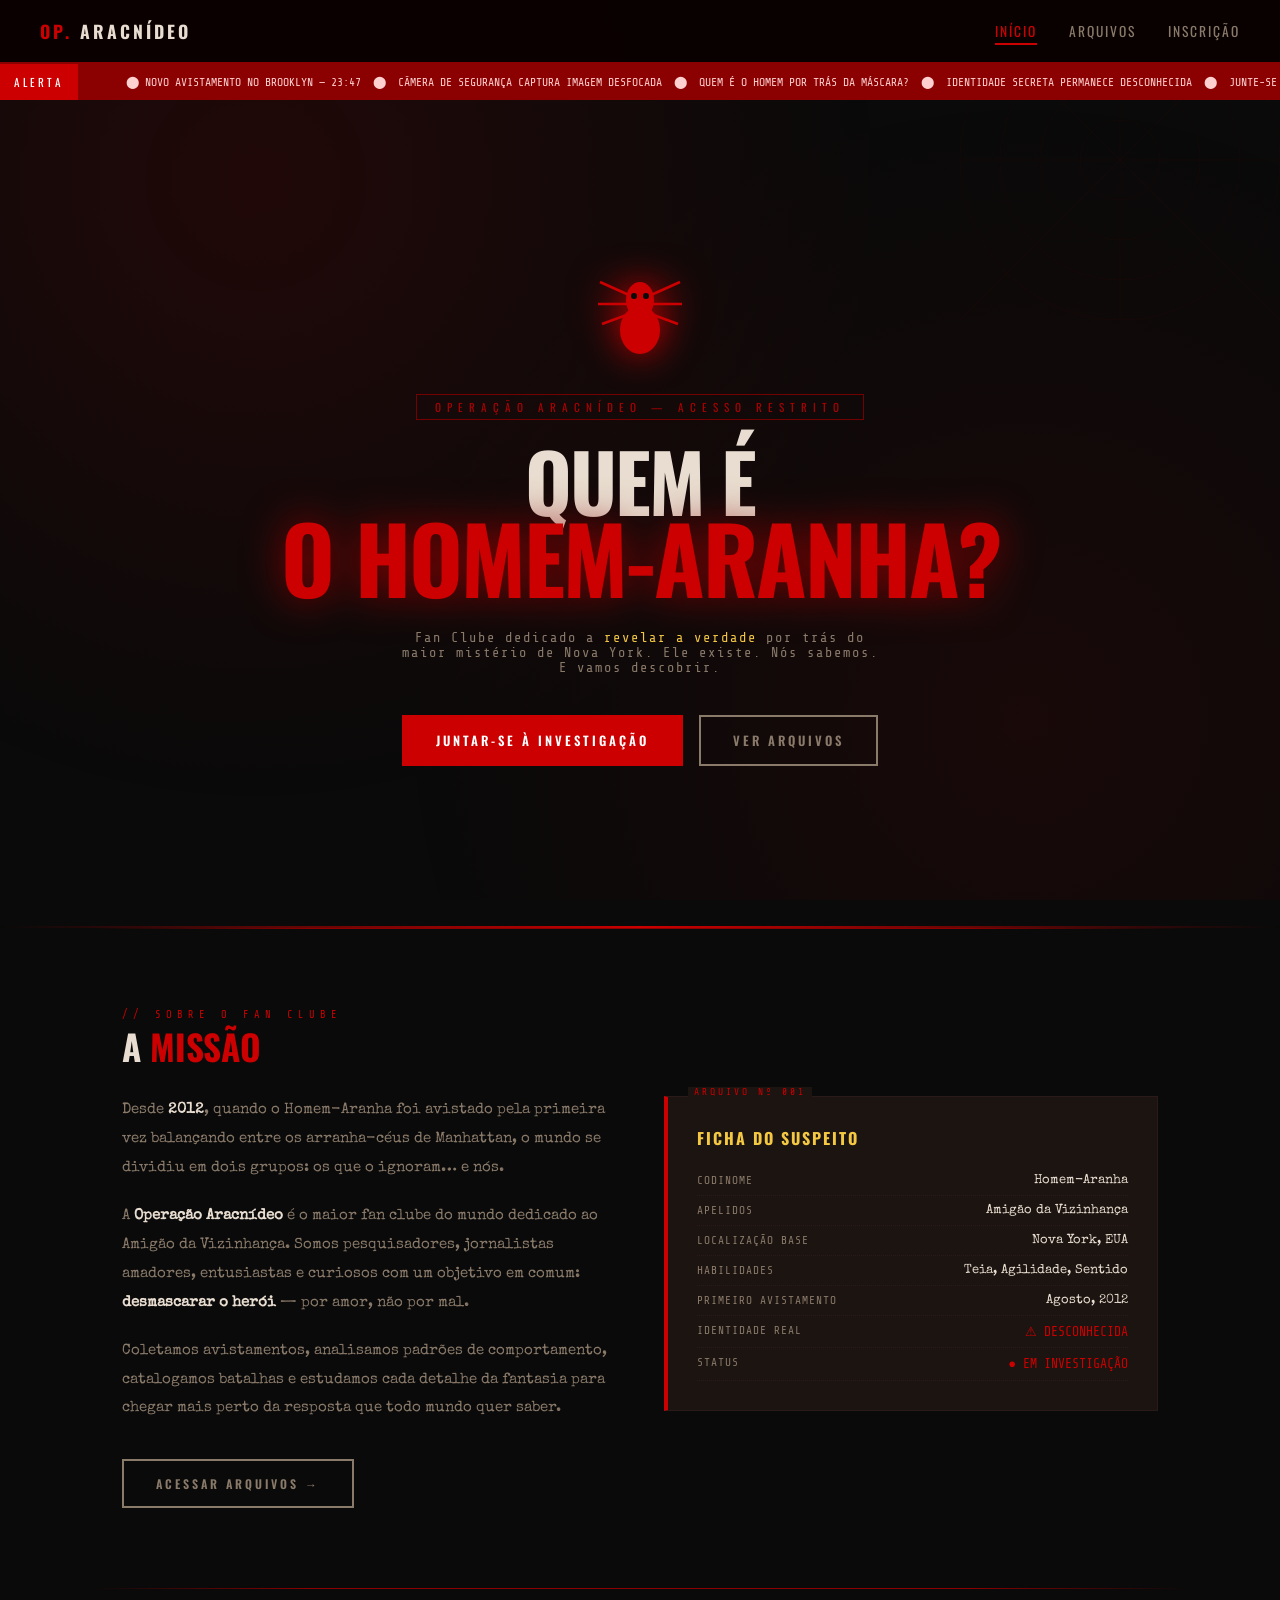
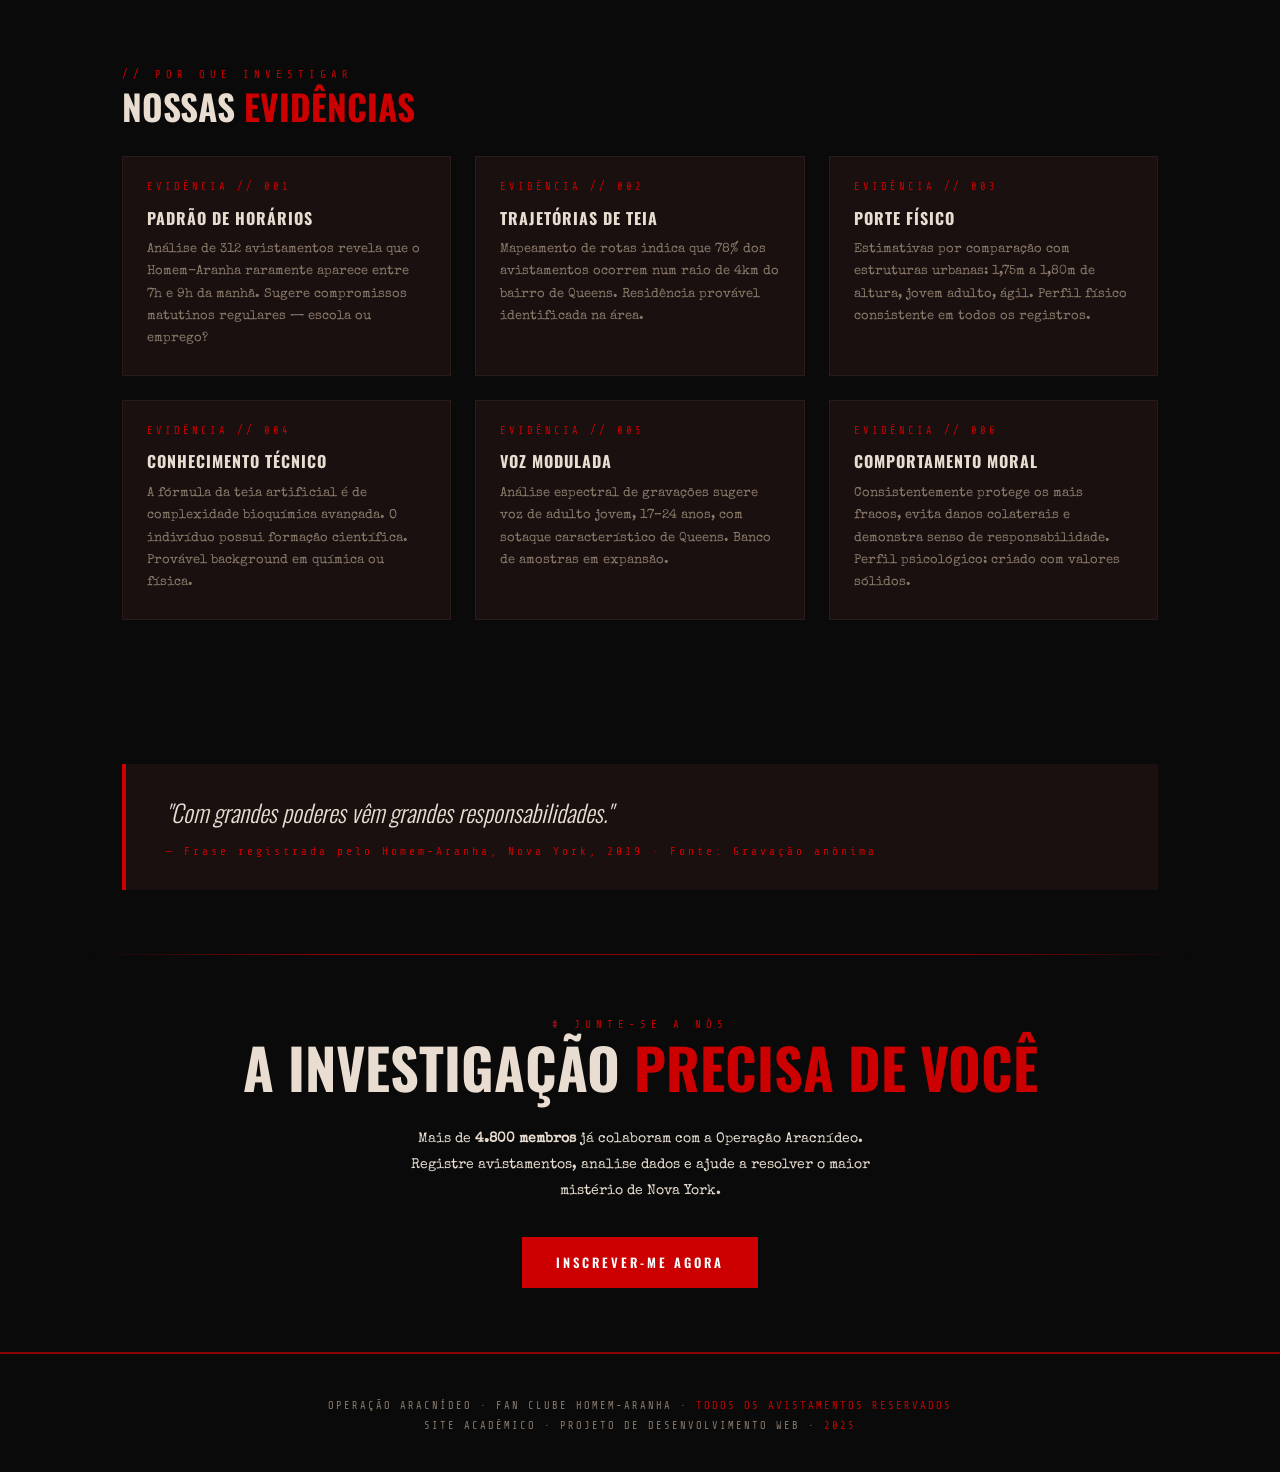
==== index.html @ f75501e9 "My First Commit" ====
<!DOCTYPE html>
<html lang="pt-BR">

<head>
    <meta charset="UTF-8" />
    <meta name="viewport" content="width=device-width, initial-scale=1.0" />
    <title>Operação Aracnídeo — Fan Clube do Homem-Aranha</title>
    <link rel="preconnect" href="https://fonts.googleapis.com">
    <link rel="stylesheet" href="styles.css">
    <link
        href="https://fonts.googleapis.com/css2?family=Special+Elite&family=Oswald:wght@300;400;600;700&family=Share+Tech+Mono&display=swap"
        rel="stylesheet">
    <style>

    </style>
</head>

<body>

    <!-- Web SVG overlay -->
    <svg class="web-overlay" viewBox="0 0 320 320" xmlns="http://www.w3.org/2000/svg">
        <g stroke="#cc0000" stroke-width="0.8" fill="none">
            <line x1="160" y1="0" x2="160" y2="320" />
            <line x1="0" y1="160" x2="320" y2="160" />
            <line x1="0" y1="0" x2="320" y2="320" />
            <line x1="320" y1="0" x2="0" y2="320" />
            <circle cx="160" cy="160" r="40" />
            <circle cx="160" cy="160" r="80" />
            <circle cx="160" cy="160" r="120" />
            <circle cx="160" cy="160" r="160" />
        </g>
    </svg>

    <!-- NAV -->
    <nav>
        <div class="nav-logo">OP. <span>ARACNÍDEO</span></div>
        <ul>
            <li><a href="index.html" class="active">Início</a></li>
            <li><a href="conteudo.html">Arquivos</a></li>
            <li><a href="inscricao.html">Inscrição</a></li>
        </ul>
    </nav>

    <!-- TICKER -->
    <div class="ticker">
        <div class="ticker-label">ALERTA</div>
        <div class="ticker-track">
            <span>⬤ NOVO AVISTAMENTO NO BROOKLYN — 23:47 &nbsp;⬤&nbsp; CÂMERA DE SEGURANÇA CAPTURA IMAGEM DESFOCADA
                &nbsp;⬤&nbsp; QUEM É O HOMEM POR TRÁS DA MÁSCARA? &nbsp;⬤&nbsp; IDENTIDADE SECRETA PERMANECE
                DESCONHECIDA &nbsp;⬤&nbsp; JUNTE-SE À INVESTIGAÇÃO &nbsp;⬤&nbsp; NOVO AVISTAMENTO NO BROOKLYN — 23:47
                &nbsp;⬤&nbsp; CÂMERA DE SEGURANÇA CAPTURA IMAGEM DESFOCADA &nbsp;⬤&nbsp; QUEM É O HOMEM POR TRÁS DA
                MÁSCARA? &nbsp;⬤&nbsp; IDENTIDADE SECRETA PERMANECE DESCONHECIDA &nbsp;⬤&nbsp; JUNTE-SE À INVESTIGAÇÃO
                &nbsp;⬤&nbsp;</span>
            <span>⬤ NOVO AVISTAMENTO NO BROOKLYN — 23:47 &nbsp;⬤&nbsp; CÂMERA DE SEGURANÇA CAPTURA IMAGEM DESFOCADA
                &nbsp;⬤&nbsp; QUEM É O HOMEM POR TRÁS DA MÁSCARA? &nbsp;⬤&nbsp; IDENTIDADE SECRETA PERMANECE
                DESCONHECIDA &nbsp;⬤&nbsp; JUNTE-SE À INVESTIGAÇÃO &nbsp;⬤&nbsp;</span>
        </div>
    </div>

    <!-- HERO -->
    <div class="hero">
        <svg class="spider-symbol" viewBox="0 0 100 100" xmlns="http://www.w3.org/2000/svg">
            <ellipse cx="50" cy="38" rx="14" ry="18" fill="#cc0000" />
            <ellipse cx="50" cy="68" rx="20" ry="24" fill="#cc0000" />
            <line x1="50" y1="38" x2="10" y2="20" stroke="#cc0000" stroke-width="2.5" />
            <line x1="50" y1="42" x2="8" y2="42" stroke="#cc0000" stroke-width="2.5" />
            <line x1="50" y1="48" x2="12" y2="62" stroke="#cc0000" stroke-width="2.5" />
            <line x1="50" y1="38" x2="90" y2="20" stroke="#cc0000" stroke-width="2.5" />
            <line x1="50" y1="42" x2="92" y2="42" stroke="#cc0000" stroke-width="2.5" />
            <line x1="50" y1="48" x2="88" y2="62" stroke="#cc0000" stroke-width="2.5" />
            <circle cx="44" cy="34" r="3" fill="#0a0a0a" />
            <circle cx="56" cy="34" r="3" fill="#0a0a0a" />
        </svg>

        <div class="classified-stamp">Operação Aracnídeo — Acesso Restrito</div>

        <h1>
            Quem é
            <em>o Homem-Aranha?</em>
        </h1>

        <p class="hero-sub">
            Fan Clube dedicado a <span>revelar a verdade</span> por trás do maior mistério de Nova York.
            Ele existe. Nós sabemos. E vamos descobrir.
        </p>

        <div class="cta-group">
            <a href="inscricao.html" class="btn btn-primary">Juntar-se à Investigação</a>
            <a href="conteudo.html" class="btn btn-outline">Ver Arquivos</a>
        </div>
    </div>

    <div class="sep"></div>

    <!-- ABOUT -->
    <section>
        <p class="section-label">// Sobre o Fan Clube</p>
        <h2 class="section-title">A <span>Missão</span></h2>

        <div class="about-grid">
            <div class="about-text">
                <p>
                    Desde <strong>2012</strong>, quando o Homem-Aranha foi avistado pela primeira vez balançando entre
                    os arranha-céus de Manhattan, o mundo se dividiu em dois grupos: os que o ignoram… e nós.
                </p>
                <p>
                    A <strong>Operação Aracnídeo</strong> é o maior fan clube do mundo dedicado ao Amigão da Vizinhança.
                    Somos pesquisadores, jornalistas amadores, entusiastas e curiosos com um objetivo em comum:
                    <strong>desmascarar o herói</strong> — por amor, não por mal.
                </p>
                <p>
                    Coletamos avistamentos, analisamos padrões de comportamento, catalogamos batalhas e estudamos cada
                    detalhe da fantasia para chegar mais perto da resposta que todo mundo quer saber.
                </p>
                <a href="conteudo.html" class="btn btn-outline" style="margin-top:1rem; font-size:0.75rem;">Acessar
                    Arquivos →</a>
            </div>

            <div class="file-card">
                <h3>Ficha do Suspeito</h3>
                <div class="file-row"><span class="key">CODINOME</span><span class="val">Homem-Aranha</span></div>
                <div class="file-row"><span class="key">APELIDOS</span><span class="val">Amigão da Vizinhança</span>
                </div>
                <div class="file-row"><span class="key">LOCALIZAÇÃO BASE</span><span class="val">Nova York, EUA</span>
                </div>
                <div class="file-row"><span class="key">HABILIDADES</span><span class="val">Teia, Agilidade,
                        Sentido</span></div>
                <div class="file-row"><span class="key">PRIMEIRO AVISTAMENTO</span><span class="val">Agosto, 2012</span>
                </div>
                <div class="file-row"><span class="key">IDENTIDADE REAL</span><span class="val unknown">⚠
                        DESCONHECIDA</span></div>
                <div class="file-row"><span class="key">STATUS</span><span class="val unknown">● EM INVESTIGAÇÃO</span>
                </div>
            </div>
        </div>
    </section>

    <div class="sep"></div>

    <!-- EVIDÊNCIAS -->
    <section>
        <p class="section-label">// Por que investigar</p>
        <h2 class="section-title">Nossas <span>Evidências</span></h2>

        <div class="evidence-grid">
            <div class="evidence-card">
                <div class="evidence-num">EVIDÊNCIA // 001</div>
                <h3>Padrão de Horários</h3>
                <p>Análise de 312 avistamentos revela que o Homem-Aranha raramente aparece entre 7h e 9h da manhã.
                    Sugere compromissos matutinos regulares — escola ou emprego?</p>
            </div>
            <div class="evidence-card">
                <div class="evidence-num">EVIDÊNCIA // 002</div>
                <h3>Trajetórias de Teia</h3>
                <p>Mapeamento de rotas indica que 78% dos avistamentos ocorrem num raio de 4km do bairro de Queens.
                    Residência provável identificada na área.</p>
            </div>
            <div class="evidence-card">
                <div class="evidence-num">EVIDÊNCIA // 003</div>
                <h3>Porte Físico</h3>
                <p>Estimativas por comparação com estruturas urbanas: 1,75m a 1,80m de altura, jovem adulto, ágil.
                    Perfil físico consistente em todos os registros.</p>
            </div>
            <div class="evidence-card">
                <div class="evidence-num">EVIDÊNCIA // 004</div>
                <h3>Conhecimento Técnico</h3>
                <p>A fórmula da teia artificial é de complexidade bioquímica avançada. O indivíduo possui formação
                    científica. Provável background em química ou física.</p>
            </div>
            <div class="evidence-card">
                <div class="evidence-num">EVIDÊNCIA // 005</div>
                <h3>Voz Modulada</h3>
                <p>Análise espectral de gravações sugere voz de adulto jovem, 17–24 anos, com sotaque característico de
                    Queens. Banco de amostras em expansão.</p>
            </div>
            <div class="evidence-card">
                <div class="evidence-num">EVIDÊNCIA // 006</div>
                <h3>Comportamento Moral</h3>
                <p>Consistentemente protege os mais fracos, evita danos colaterais e demonstra senso de
                    responsabilidade. Perfil psicológico: criado com valores sólidos.</p>
            </div>
        </div>
    </section>

    <!-- QUOTE -->
    <div style="position:relative;z-index:1;max-width:1100px;margin:0 auto;padding:0 2rem;">
        <div class="quote-block">
            <blockquote>
                "Com grandes poderes vêm grandes responsabilidades."
            </blockquote>
            <cite>— Frase registrada pelo Homem-Aranha, Nova York, 2019 · Fonte: Gravação anônima</cite>
        </div>
    </div>

    <div class="sep"></div>

    <!-- JOIN CTA -->
    <section style="text-align:center; padding: 4rem 2rem;">
        <p class="section-label" style="justify-content:center; display:block;"># junte-se a nós</p>
        <h2 class="section-title" style="font-size:clamp(2rem,5vw,3.5rem);">
            A investigação <span>precisa de você</span>
        </h2>
        <p style="color:var(--muted); max-width:480px; margin:0 auto 2rem; font-size:0.9rem; line-height:1.8;">
            Mais de <strong style="color:var(--text)">4.800 membros</strong> já colaboram com a Operação Aracnídeo.
            Registre avistamentos, analise dados e ajude a resolver o maior mistério de Nova York.
        </p>
        <a href="inscricao.html" class="btn btn-primary">Inscrever-me agora</a>
    </section>

    <!-- FOOTER -->
    <footer>
        <p>OPERAÇÃO ARACNÍDEO · FAN CLUBE HOMEM-ARANHA · <span>TODOS OS AVISTAMENTOS RESERVADOS</span></p>
        <p style="margin-top:0.5rem;">SITE ACADÊMICO · PROJETO DE DESENVOLVIMENTO WEB · <span>2025</span></p>
    </footer>

</body>

</html>
---- styles.css ----
/* ================================================
   OPERAÇÃO ARACNÍDEO — Estilos Unificados
   Fan Clube do Homem-Aranha
   ================================================ */

/* --- VARIÁVEIS DE COR --- */
:root {
  --vermelho: #cc0000;
  --vermelho-escuro: #8b0000;
  --vermelho-brilho: #ff2020;
  --fundo: #0a0a0a;
  --fundo-card: #1a1010;
  --papel: #1c1410;
  --texto: #e8ddd0;
  --texto-fraco: #8a7a6a;
  --amarelo: #f5c842;
}

/* --- RESET BÁSICO --- */
* {
  margin: 0;
  padding: 0;
  box-sizing: border-box;
}

/* --- CORPO DA PÁGINA --- */
body {
  background-color: var(--fundo);
  color: var(--texto);
  font-family: 'Special Elite', cursive;
  min-height: 100vh;
  overflow-x: hidden;
}

/* Gradiente decorativo de fundo */
body::before {
  content: '';
  position: fixed;
  top: 0; left: 0; right: 0; bottom: 0;
  background-image:
    radial-gradient(circle at 20% 20%, rgba(204,0,0,0.12) 0%, transparent 50%),
    radial-gradient(circle at 80% 80%, rgba(204,0,0,0.08) 0%, transparent 50%);
  pointer-events: none;
  z-index: 0;
}

/* --- NAVEGAÇÃO --- */
nav {
  position: sticky;
  top: 0;
  z-index: 100;
  background: rgba(10, 0, 0, 0.95);
  border-bottom: 2px solid var(--vermelho-escuro);
  display: flex;
  align-items: center;
  justify-content: space-between;
  padding: 0 2.5rem;
  height: 64px;
}

.nav-logo {
  font-family: 'Oswald', sans-serif;
  font-weight: 700;
  font-size: 1.1rem;
  color: var(--vermelho);
  letter-spacing: 3px;
  text-transform: uppercase;
}

.nav-logo span {
  color: var(--texto);
}

nav ul {
  list-style: none;
  display: flex;
  gap: 2rem;
}

nav a {
  font-family: 'Oswald', sans-serif;
  font-size: 0.85rem;
  letter-spacing: 2px;
  text-transform: uppercase;
  color: var(--texto-fraco);
  text-decoration: none;
  border-bottom: 2px solid transparent;
  padding-bottom: 2px;
}

nav a:hover,
nav a.active {
  color: var(--vermelho);
  border-color: var(--vermelho);
}

/* --- RODAPÉ --- */
footer {
  border-top: 2px solid var(--vermelho-escuro);
  text-align: center;
  padding: 2.5rem;
  position: relative;
  z-index: 1;
}

footer p {
  font-family: 'Share Tech Mono', monospace;
  font-size: 0.65rem;
  color: var(--texto-fraco);
  letter-spacing: 2px;
  margin-top: 0.4rem;
}

footer p span {
  color: var(--vermelho);
}

/* --- SEPARADOR --- */
.sep {
  height: 1px;
  background: linear-gradient(90deg, transparent, var(--vermelho-escuro) 20%, var(--vermelho-escuro) 80%, transparent);
  max-width: 1100px;
  margin: 0 auto;
  position: relative;
  z-index: 1;
}

/* --- BOTÕES --- */
.btn {
  font-family: 'Oswald', sans-serif;
  font-size: 0.8rem;
  font-weight: 600;
  letter-spacing: 3px;
  text-transform: uppercase;
  text-decoration: none;
  padding: 14px 32px;
  border: 2px solid;
  cursor: pointer;
  display: inline-block;
}

.btn-primary {
  background: var(--vermelho);
  border-color: var(--vermelho);
  color: #fff;
}

.btn-primary:hover {
  background: var(--vermelho-brilho);
  border-color: var(--vermelho-brilho);
  box-shadow: 0 0 24px rgba(204, 0, 0, 0.5);
}

.btn-outline {
  background: transparent;
  border-color: var(--texto-fraco);
  color: var(--texto-fraco);
}

.btn-outline:hover {
  border-color: var(--texto);
  color: var(--texto);
}

/* --- RÓTULO DE SEÇÃO (pequeno texto em cima do título) --- */
.section-label {
  font-family: 'Share Tech Mono', monospace;
  font-size: 0.65rem;
  letter-spacing: 5px;
  color: var(--vermelho);
  text-transform: uppercase;
  margin-bottom: 0.5rem;
}

/* --- TÍTULO DE SEÇÃO --- */
.section-title {
  font-family: 'Oswald', sans-serif;
  font-size: 2.2rem;
  font-weight: 700;
  text-transform: uppercase;
  color: var(--texto);
  margin-bottom: 2rem;
  line-height: 1;
}

.section-title span {
  color: var(--vermelho);
}

/* ================================================
   INDEX.HTML — Página Inicial
   ================================================ */

/* Teia decorativa no canto da tela */
.web-overlay {
  position: fixed;
  top: 0;
  right: 0;
  width: 320px;
  opacity: 0.06;
  pointer-events: none;
  z-index: 0;
}

/* Hero — seção principal com título grande */
.hero {
  position: relative;
  z-index: 1;
  min-height: 92vh;
  display: flex;
  flex-direction: column;
  align-items: center;
  justify-content: center;
  text-align: center;
  padding: 4rem 2rem;
  overflow: hidden;
}

.hero::after {
  content: '';
  position: absolute;
  bottom: 0;
  left: 0;
  right: 0;
  height: 2px;
  background: linear-gradient(90deg, transparent, var(--vermelho), transparent);
}

/* Ícone de aranha animado */
.spider-symbol {
  width: 100px;
  height: 100px;
  margin-bottom: 2rem;
  animation: pulsar 3s ease-in-out infinite;
  filter: drop-shadow(0 0 18px var(--vermelho));
}

@keyframes pulsar {
  0%, 100% { opacity: 1; transform: scale(1); }
  50%       { opacity: 0.7; transform: scale(0.95); }
}

/* Etiqueta "Acesso Restrito" */
.classified-stamp {
  font-family: 'Oswald', sans-serif;
  font-size: 0.7rem;
  letter-spacing: 6px;
  color: var(--vermelho);
  text-transform: uppercase;
  border: 1px solid var(--vermelho-escuro);
  padding: 4px 18px;
  margin-bottom: 1.5rem;
  display: inline-block;
  opacity: 0.8;
}

/* Título principal do hero */
.hero h1 {
  font-family: 'Oswald', sans-serif;
  font-size: 5rem;
  font-weight: 700;
  line-height: 0.9;
  text-transform: uppercase;
  color: var(--texto);
  letter-spacing: -2px;
  margin-bottom: 0.5rem;
}

.hero h1 em {
  color: var(--vermelho);
  font-style: normal;
  display: block;
  font-size: 1.15em;
  text-shadow: 0 0 40px var(--vermelho-escuro);
}

/* Subtítulo do hero */
.hero-sub {
  font-family: 'Share Tech Mono', monospace;
  font-size: 0.85rem;
  color: var(--texto-fraco);
  letter-spacing: 2px;
  margin: 1.5rem 0 2.5rem;
  max-width: 480px;
}

.hero-sub span {
  color: var(--amarelo);
}

/* Grupo de botões lado a lado */
.cta-group {
  display: flex;
  gap: 1rem;
  flex-wrap: wrap;
  justify-content: center;
}

/* Faixa de notícias rolando */
.ticker {
  position: relative;
  z-index: 1;
  background: var(--vermelho-escuro);
  overflow: hidden;
  height: 36px;
  display: flex;
  align-items: center;
}

.ticker-label {
  font-family: 'Oswald', sans-serif;
  font-size: 0.7rem;
  letter-spacing: 3px;
  background: var(--vermelho);
  color: #fff;
  padding: 0 14px;
  height: 100%;
  display: flex;
  align-items: center;
  white-space: nowrap;
  flex-shrink: 0;
}

.ticker-track {
  display: flex;
  animation: rolar 28s linear infinite;
  white-space: nowrap;
}

.ticker-track span {
  font-family: 'Share Tech Mono', monospace;
  font-size: 0.72rem;
  color: #ffd0d0;
  padding: 0 3rem;
}

@keyframes rolar {
  from { transform: translateX(0); }
  to   { transform: translateX(-50%); }
}

/* Seções internas */
section {
  position: relative;
  z-index: 1;
  max-width: 1100px;
  margin: 0 auto;
  padding: 5rem 2rem;
}

/* Grid de duas colunas (missão + ficha) */
.about-grid {
  display: grid;
  grid-template-columns: 1fr 1fr;
  gap: 3rem;
  align-items: start;
}

.about-text p {
  color: var(--texto-fraco);
  line-height: 1.9;
  margin-bottom: 1.2rem;
  font-size: 0.95rem;
}

.about-text p strong {
  color: var(--texto);
}

/* Card de ficha do suspeito */
.file-card {
  background: var(--papel);
  border: 1px solid #2a1a1a;
  border-left: 4px solid var(--vermelho);
  padding: 1.8rem;
  position: relative;
}

.file-card::before {
  content: 'ARQUIVO Nº 001';
  position: absolute;
  top: -10px;
  left: 20px;
  font-family: 'Share Tech Mono', monospace;
  font-size: 0.6rem;
  letter-spacing: 3px;
  color: var(--vermelho);
  background: var(--papel);
  padding: 0 6px;
}

.file-card h3 {
  font-family: 'Oswald', sans-serif;
  font-size: 1rem;
  color: var(--amarelo);
  letter-spacing: 2px;
  text-transform: uppercase;
  margin-bottom: 1rem;
}

/* Linhas dentro do card de ficha */
.file-row {
  display: flex;
  justify-content: space-between;
  border-bottom: 1px dotted #2a1a1a;
  padding: 0.5rem 0;
  font-size: 0.82rem;
}

.file-row .key {
  color: var(--texto-fraco);
  font-family: 'Share Tech Mono', monospace;
  font-size: 0.7rem;
  letter-spacing: 1px;
}

.file-row .val {
  color: var(--texto);
  text-align: right;
}

.file-row .val.unknown {
  color: var(--vermelho);
  font-family: 'Share Tech Mono', monospace;
}

/* Grid de 3 colunas para evidências */
.evidence-grid {
  display: grid;
  grid-template-columns: repeat(3, 1fr);
  gap: 1.5rem;
  margin-top: 1rem;
}

/* Card de evidência */
.evidence-card {
  background: var(--fundo-card);
  border: 1px solid #2a1a1a;
  padding: 1.5rem;
  position: relative;
  overflow: hidden;
}

.evidence-card::after {
  content: '';
  position: absolute;
  bottom: 0;
  left: 0;
  width: 0;
  height: 2px;
  background: var(--vermelho);
  transition: width 0.3s;
}

.evidence-card:hover {
  border-color: var(--vermelho-escuro);
}

.evidence-card:hover::after {
  width: 100%;
}

.evidence-num {
  font-family: 'Share Tech Mono', monospace;
  font-size: 0.65rem;
  color: var(--vermelho);
  letter-spacing: 3px;
  margin-bottom: 0.8rem;
}

.evidence-card h3 {
  font-family: 'Oswald', sans-serif;
  font-size: 1rem;
  color: var(--texto);
  text-transform: uppercase;
  letter-spacing: 1px;
  margin-bottom: 0.6rem;
}

.evidence-card p {
  font-size: 0.82rem;
  color: var(--texto-fraco);
  line-height: 1.7;
}

/* Bloco de citação */
.quote-block {
  background: var(--fundo-card);
  border-left: 4px solid var(--vermelho);
  padding: 2rem 2.5rem;
  margin: 4rem 0;
}

.quote-block blockquote {
  font-family: 'Oswald', sans-serif;
  font-size: 1.5rem;
  font-weight: 300;
  color: var(--texto);
  line-height: 1.4;
  font-style: italic;
}

.quote-block cite {
  display: block;
  margin-top: 1rem;
  font-family: 'Share Tech Mono', monospace;
  font-size: 0.7rem;
  color: var(--vermelho);
  letter-spacing: 3px;
  font-style: normal;
}

/* ================================================
   CONTEUDO.HTML — Arquivos de Campo
   ================================================ */

/* Cabeçalho interno das páginas secundárias */
.page-header {
  position: relative;
  z-index: 1;
  border-bottom: 1px solid #1a0a0a;
  padding: 4rem 2rem 3rem;
  max-width: 1100px;
  margin: 0 auto;
}

.breadcrumb {
  font-family: 'Share Tech Mono', monospace;
  font-size: 0.65rem;
  letter-spacing: 3px;
  color: var(--texto-fraco);
  text-transform: uppercase;
  margin-bottom: 1rem;
}

.breadcrumb a {
  color: var(--vermelho);
  text-decoration: none;
}

.page-header h1 {
  font-family: 'Oswald', sans-serif;
  font-weight: 700;
  font-size: 3.5rem;
  text-transform: uppercase;
  line-height: 0.95;
}

.page-header h1 span {
  color: var(--vermelho);
}

.page-header p {
  margin-top: 1rem;
  color: var(--texto-fraco);
  font-size: 0.9rem;
  line-height: 1.8;
  max-width: 580px;
}

/* Área principal das páginas secundárias */
main {
  position: relative;
  z-index: 1;
  max-width: 1100px;
  margin: 0 auto;
  padding: 3rem 2rem 5rem;
}

/* Boxes de estatísticas (312 avistamentos, etc.) */
.info-grid {
  display: grid;
  grid-template-columns: repeat(3, 1fr);
  gap: 1.5rem;
  margin: 3rem 0;
}

.info-box {
  background: var(--fundo-card);
  border: 1px solid #1a0a0a;
  border-top: 3px solid var(--vermelho);
  padding: 1.5rem;
}

.info-box .num {
  font-family: 'Oswald', sans-serif;
  font-size: 2.5rem;
  font-weight: 700;
  color: var(--vermelho);
  line-height: 1;
}

.info-box .label {
  font-family: 'Share Tech Mono', monospace;
  font-size: 0.65rem;
  letter-spacing: 2px;
  color: var(--texto-fraco);
  text-transform: uppercase;
  margin-top: 0.4rem;
}

/* Tabela */
.table-wrapper {
  overflow-x: auto;
}

table {
  width: 100%;
  border-collapse: collapse;
  font-size: 0.82rem;
}

table caption {
  font-family: 'Share Tech Mono', monospace;
  font-size: 0.62rem;
  letter-spacing: 2px;
  color: var(--texto-fraco);
  text-align: left;
  padding: 0 0 0.6rem;
  text-transform: uppercase;
}

thead tr {
  background: var(--vermelho-escuro);
}

thead th {
  font-family: 'Oswald', sans-serif;
  font-size: 0.72rem;
  letter-spacing: 2px;
  text-transform: uppercase;
  font-weight: 600;
  color: #fff;
  padding: 14px 16px;
  text-align: left;
  white-space: nowrap;
}

tbody tr {
  border-bottom: 1px solid #1e0e0e;
}

tbody tr:hover {
  background: var(--fundo-card);
}

tbody tr:nth-child(even) {
  background: #0e0808;
}

tbody td {
  padding: 12px 16px;
  color: var(--texto-fraco);
  vertical-align: top;
  line-height: 1.5;
}

tbody td:first-child {
  color: var(--amarelo);
  font-family: 'Share Tech Mono', monospace;
  font-size: 0.72rem;
  white-space: nowrap;
}

tbody td strong {
  color: var(--texto);
}

/* Badges de status nas tabelas */
.badge {
  display: inline-block;
  font-family: 'Share Tech Mono', monospace;
  font-size: 0.6rem;
  letter-spacing: 1px;
  padding: 2px 8px;
  border: 1px solid;
  text-transform: uppercase;
  white-space: nowrap;
}

.badge-red    { color: var(--vermelho);  border-color: var(--vermelho-escuro); }
.badge-green  { color: #5c9e5c;          border-color: #2a4a2a; }
.badge-yellow { color: var(--amarelo);   border-color: #5a4a10; }
.badge-blue   { color: #4a8acc;          border-color: #1a3a5a; }
.badge-gray   { color: var(--texto-fraco); border-color: #2a2a2a; }

/* Linha do tempo */
.timeline-item {
  display: grid;
  grid-template-columns: 90px 1fr;
  gap: 1.5rem;
  margin-bottom: 1.5rem;
  padding-bottom: 1.5rem;
  border-bottom: 1px dotted #1e0e0e;
}

.timeline-item:last-child {
  border-bottom: none;
}

.timeline-year {
  font-family: 'Oswald', sans-serif;
  font-size: 1.1rem;
  font-weight: 700;
  color: var(--vermelho);
  text-align: right;
  padding-top: 2px;
}

.timeline-content h4 {
  font-family: 'Oswald', sans-serif;
  font-size: 0.95rem;
  text-transform: uppercase;
  letter-spacing: 1px;
  color: var(--texto);
  margin-bottom: 0.4rem;
}

.timeline-content p {
  font-size: 0.83rem;
  color: var(--texto-fraco);
  line-height: 1.7;
}

/* ================================================
   INSCRICAO.HTML — Formulário de Inscrição
   ================================================ */

/* Aviso de segurança no topo */
.clearance-box {
  border: 1px solid var(--vermelho-escuro);
  border-left: 4px solid var(--vermelho);
  background: var(--fundo-card);
  padding: 1.2rem 1.5rem;
  margin-bottom: 2.5rem;
  display: flex;
  align-items: flex-start;
  gap: 1rem;
}

.clearance-icon {
  font-size: 1.4rem;
  flex-shrink: 0;
  margin-top: 2px;
}

.clearance-box p {
  font-family: 'Share Tech Mono', monospace;
  font-size: 0.72rem;
  letter-spacing: 1px;
  color: var(--texto-fraco);
  line-height: 1.7;
}

.clearance-box p strong {
  color: var(--vermelho);
}

/* Formulário */
form {
  display: flex;
  flex-direction: column;
  gap: 2rem;
}

fieldset {
  border: 1px solid #2a1a1a;
  padding: 1.8rem;
  position: relative;
}

legend {
  font-family: 'Oswald', sans-serif;
  font-size: 0.72rem;
  font-weight: 600;
  letter-spacing: 4px;
  text-transform: uppercase;
  color: var(--vermelho);
  background: var(--fundo);
  padding: 0 10px;
  margin-left: -4px;
}

/* Grade de 2 colunas para os campos */
.form-grid {
  display: grid;
  grid-template-columns: 1fr 1fr;
  gap: 1.4rem;
}

.form-group {
  display: flex;
  flex-direction: column;
  gap: 6px;
}

/* Campo que ocupa as 2 colunas */
.form-group.full {
  grid-column: 1 / -1;
}

label {
  font-family: 'Share Tech Mono', monospace;
  font-size: 0.65rem;
  letter-spacing: 3px;
  color: var(--texto-fraco);
  text-transform: uppercase;
}

label .required {
  color: var(--vermelho);
  margin-left: 2px;
}

/* Campos de texto, e-mail, telefone, data e select */
input[type="text"],
input[type="email"],
input[type="tel"],
input[type="date"],
select,
textarea {
  background: var(--fundo);
  border: 1px solid #2a1a1a;
  border-bottom: 2px solid #2a1a1a;
  color: var(--texto);
  font-family: 'Share Tech Mono', monospace;
  font-size: 0.82rem;
  padding: 12px 14px;
  width: 100%;
  outline: none;
  appearance: none;
  -webkit-appearance: none;
}

input[type="date"] {
  color-scheme: dark;
}

input:focus,
select:focus,
textarea:focus {
  border-color: var(--vermelho-escuro);
  border-bottom-color: var(--vermelho);
  background: var(--fundo-card);
}

input::placeholder,
textarea::placeholder {
  color: #3a2a2a;
}

textarea {
  resize: vertical;
  min-height: 90px;
}

/* Grupo de opções de rádio (sexo) */
.radio-group {
  display: flex;
  gap: 1rem;
  flex-wrap: wrap;
  margin-top: 4px;
}

.radio-label {
  display: flex;
  align-items: center;
  gap: 8px;
  font-family: 'Share Tech Mono', monospace;
  font-size: 0.75rem;
  letter-spacing: 1px;
  color: var(--texto-fraco);
  cursor: pointer;
  text-transform: uppercase;
}

.radio-label:hover {
  color: var(--texto);
}

/* Botão de rádio customizado */
input[type="radio"] {
  width: 16px;
  height: 16px;
  appearance: none;
  -webkit-appearance: none;
  border: 2px solid #2a1a1a;
  border-radius: 50%;
  background: var(--fundo);
  cursor: pointer;
  position: relative;
  flex-shrink: 0;
}

input[type="radio"]:checked {
  border-color: var(--vermelho);
}

input[type="radio"]:checked::after {
  content: '';
  position: absolute;
  top: 3px; left: 3px; right: 3px; bottom: 3px;
  background: var(--vermelho);
  border-radius: 50%;
}

/* Checkbox com texto ao lado */
.checkbox-wrapper {
  display: flex;
  align-items: flex-start;
  gap: 12px;
  background: var(--papel);
  border: 1px solid #2a1a1a;
  border-left: 4px solid var(--vermelho-escuro);
  padding: 1.2rem 1.4rem;
  cursor: pointer;
}

.checkbox-wrapper:hover {
  border-left-color: var(--vermelho);
}

/* Checkbox customizado */
input[type="checkbox"] {
  width: 20px;
  height: 20px;
  flex-shrink: 0;
  appearance: none;
  -webkit-appearance: none;
  border: 2px solid #2a1a1a;
  background: var(--fundo);
  cursor: pointer;
  position: relative;
  margin-top: 2px;
}

input[type="checkbox"]:checked {
  background: var(--vermelho);
  border-color: var(--vermelho);
}

input[type="checkbox"]:checked::after {
  content: '✓';
  position: absolute;
  top: 50%;
  left: 50%;
  transform: translate(-50%, -50%);
  color: #fff;
  font-size: 13px;
  font-weight: bold;
}

.checkbox-text {
  font-family: 'Special Elite', cursive;
  font-size: 0.88rem;
  color: var(--texto);
  line-height: 1.6;
  cursor: pointer;
}

.checkbox-text em {
  color: var(--texto-fraco);
  font-style: normal;
  font-size: 0.78rem;
  display: block;
  margin-top: 4px;
}

/* Botões do formulário */
.btn-group {
  display: flex;
  gap: 1rem;
  flex-wrap: wrap;
  justify-content: flex-end;
}

.btn-reset {
  background: transparent;
  border-color: #2a1a1a;
  color: var(--texto-fraco);
}

.btn-reset:hover {
  border-color: var(--texto-fraco);
  color: var(--texto);
}

/* Mensagem de sucesso (aparece após envio) */
.success-msg {
  display: none;
  background: var(--fundo-card);
  border: 1px solid #1a3a1a;
  border-left: 4px solid #5c9e5c;
  padding: 1.5rem;
  margin-top: 2rem;
}

.success-msg.visible {
  display: block;
}

.success-msg p {
  font-family: 'Share Tech Mono', monospace;
  font-size: 0.75rem;
  letter-spacing: 1px;
  color: #5c9e5c;
  line-height: 1.7;
}

.success-msg p strong {
  color: var(--texto);
}
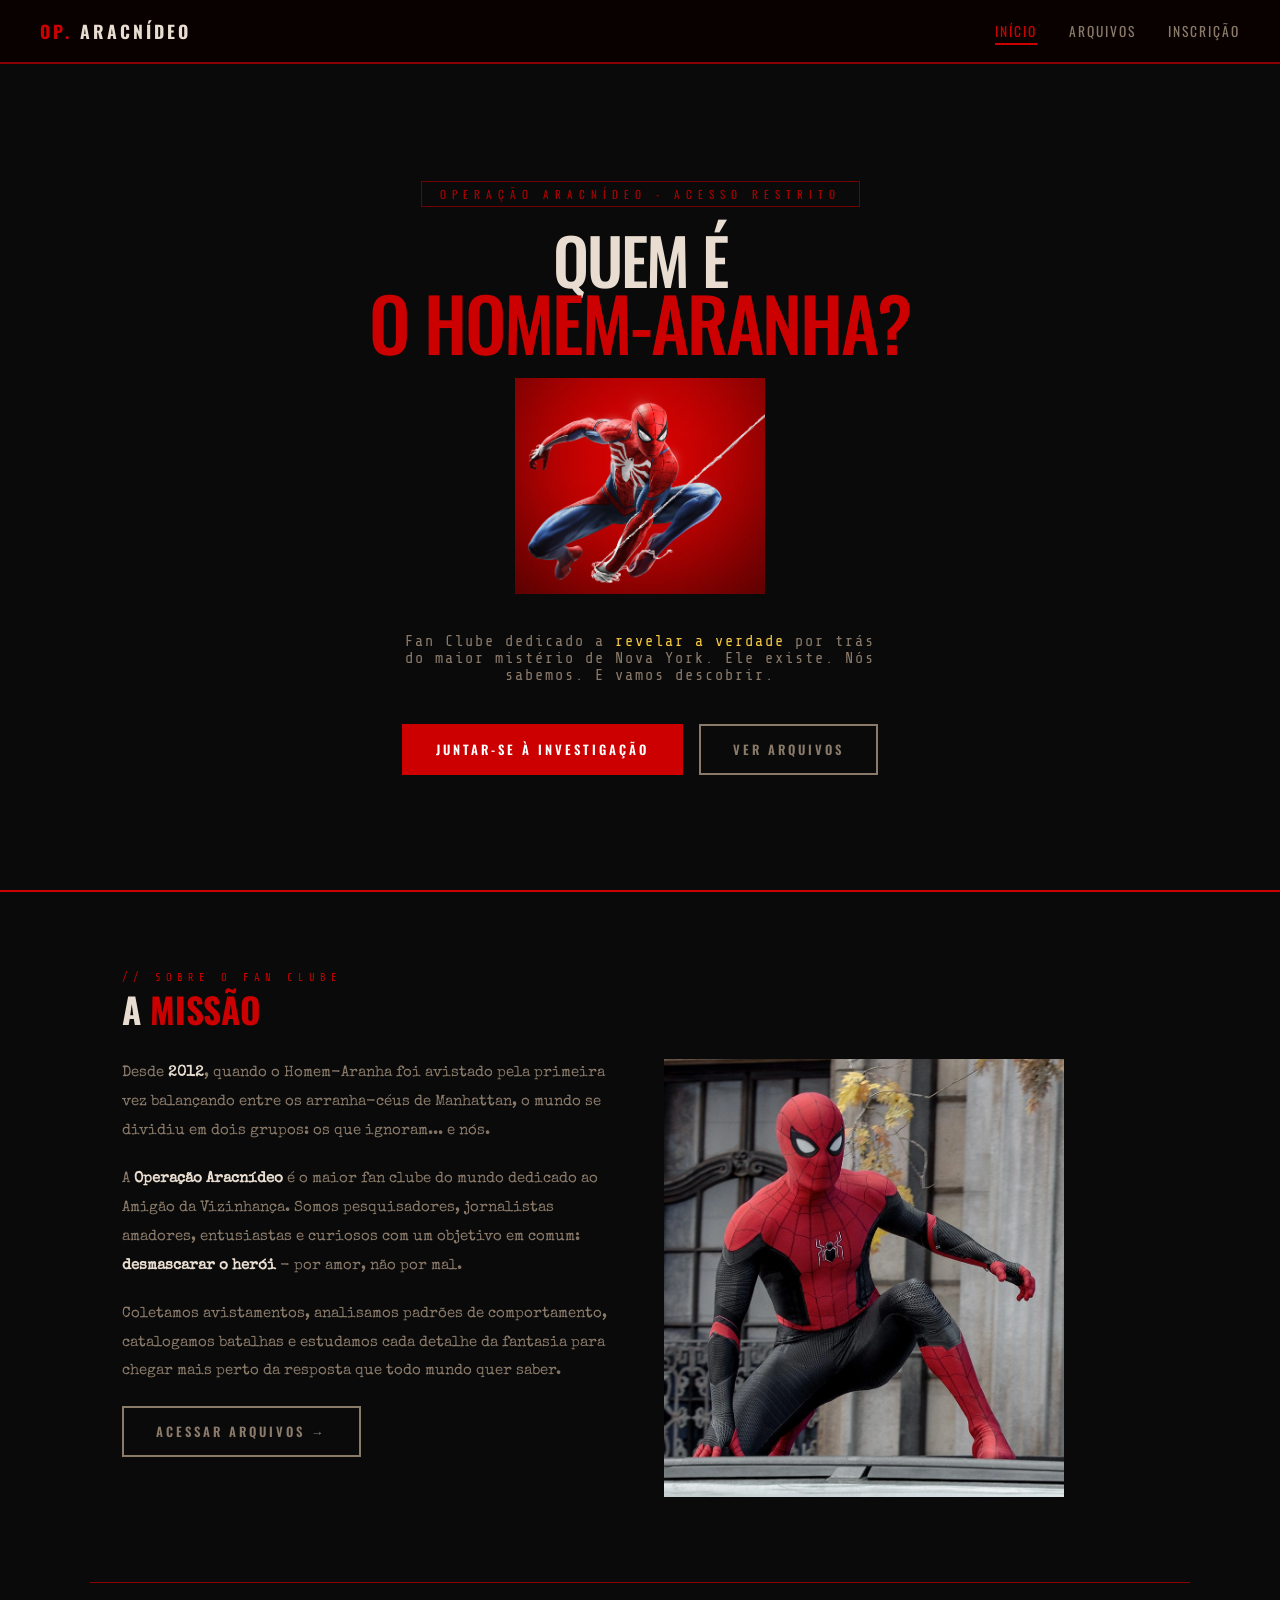
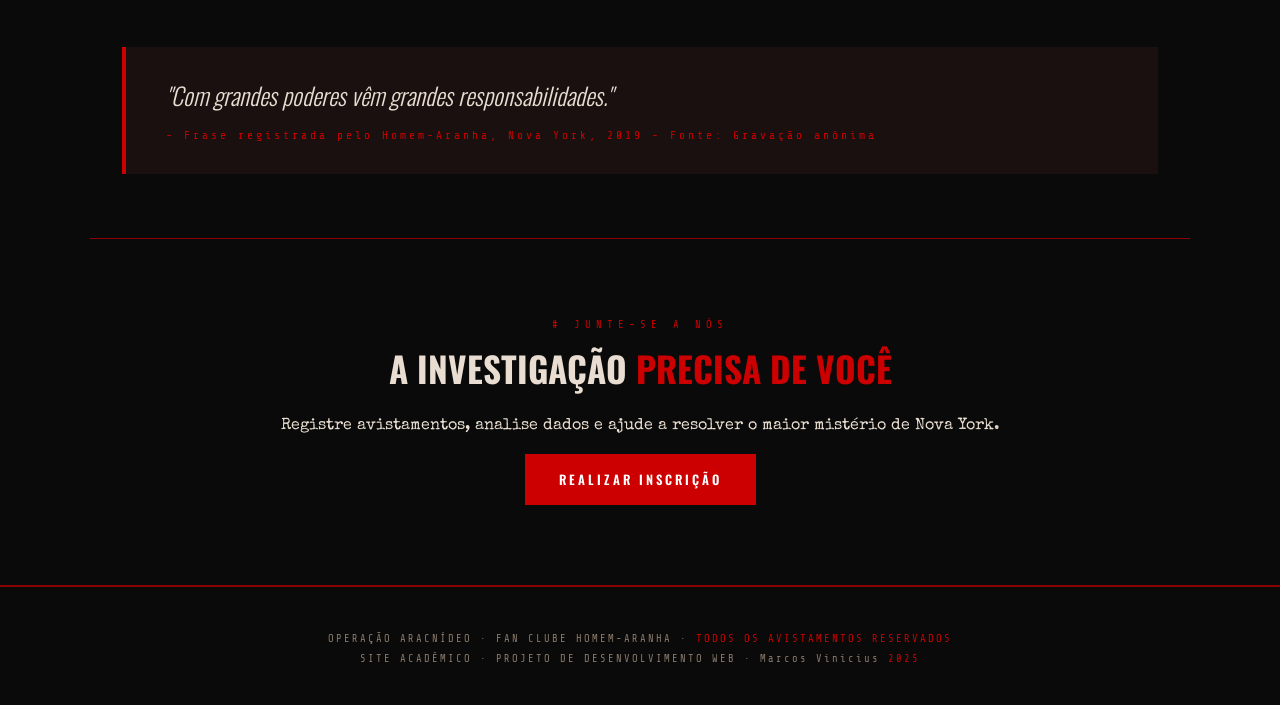
==== commit d1b5dcb5: "feat: initial new project structure" ====
--- a/index.html
+++ b/index.html
@@ -1,218 +1,105 @@
-<!DOCTYPE html>
-<html lang="pt-BR">
-
-<head>
-    <meta charset="UTF-8" />
-    <meta name="viewport" content="width=device-width, initial-scale=1.0" />
-    <title>Operação Aracnídeo — Fan Clube do Homem-Aranha</title>
-    <link rel="preconnect" href="https://fonts.googleapis.com">
-    <link rel="stylesheet" href="styles.css">
-    <link
-        href="https://fonts.googleapis.com/css2?family=Special+Elite&family=Oswald:wght@300;400;600;700&family=Share+Tech+Mono&display=swap"
-        rel="stylesheet">
-    <style>
-
-    </style>
-</head>
-
-<body>
-
-    <!-- Web SVG overlay -->
-    <svg class="web-overlay" viewBox="0 0 320 320" xmlns="http://www.w3.org/2000/svg">
-        <g stroke="#cc0000" stroke-width="0.8" fill="none">
-            <line x1="160" y1="0" x2="160" y2="320" />
-            <line x1="0" y1="160" x2="320" y2="160" />
-            <line x1="0" y1="0" x2="320" y2="320" />
-            <line x1="320" y1="0" x2="0" y2="320" />
-            <circle cx="160" cy="160" r="40" />
-            <circle cx="160" cy="160" r="80" />
-            <circle cx="160" cy="160" r="120" />
-            <circle cx="160" cy="160" r="160" />
-        </g>
-    </svg>
-
-    <!-- NAV -->
-    <nav>
-        <div class="nav-logo">OP. <span>ARACNÍDEO</span></div>
-        <ul>
-            <li><a href="index.html" class="active">Início</a></li>
-            <li><a href="conteudo.html">Arquivos</a></li>
-            <li><a href="inscricao.html">Inscrição</a></li>
-        </ul>
-    </nav>
-
-    <!-- TICKER -->
-    <div class="ticker">
-        <div class="ticker-label">ALERTA</div>
-        <div class="ticker-track">
-            <span>⬤ NOVO AVISTAMENTO NO BROOKLYN — 23:47 &nbsp;⬤&nbsp; CÂMERA DE SEGURANÇA CAPTURA IMAGEM DESFOCADA
-                &nbsp;⬤&nbsp; QUEM É O HOMEM POR TRÁS DA MÁSCARA? &nbsp;⬤&nbsp; IDENTIDADE SECRETA PERMANECE
-                DESCONHECIDA &nbsp;⬤&nbsp; JUNTE-SE À INVESTIGAÇÃO &nbsp;⬤&nbsp; NOVO AVISTAMENTO NO BROOKLYN — 23:47
-                &nbsp;⬤&nbsp; CÂMERA DE SEGURANÇA CAPTURA IMAGEM DESFOCADA &nbsp;⬤&nbsp; QUEM É O HOMEM POR TRÁS DA
-                MÁSCARA? &nbsp;⬤&nbsp; IDENTIDADE SECRETA PERMANECE DESCONHECIDA &nbsp;⬤&nbsp; JUNTE-SE À INVESTIGAÇÃO
-                &nbsp;⬤&nbsp;</span>
-            <span>⬤ NOVO AVISTAMENTO NO BROOKLYN — 23:47 &nbsp;⬤&nbsp; CÂMERA DE SEGURANÇA CAPTURA IMAGEM DESFOCADA
-                &nbsp;⬤&nbsp; QUEM É O HOMEM POR TRÁS DA MÁSCARA? &nbsp;⬤&nbsp; IDENTIDADE SECRETA PERMANECE
-                DESCONHECIDA &nbsp;⬤&nbsp; JUNTE-SE À INVESTIGAÇÃO &nbsp;⬤&nbsp;</span>
-        </div>
-    </div>
-
-    <!-- HERO -->
-    <div class="hero">
-        <svg class="spider-symbol" viewBox="0 0 100 100" xmlns="http://www.w3.org/2000/svg">
-            <ellipse cx="50" cy="38" rx="14" ry="18" fill="#cc0000" />
-            <ellipse cx="50" cy="68" rx="20" ry="24" fill="#cc0000" />
-            <line x1="50" y1="38" x2="10" y2="20" stroke="#cc0000" stroke-width="2.5" />
-            <line x1="50" y1="42" x2="8" y2="42" stroke="#cc0000" stroke-width="2.5" />
-            <line x1="50" y1="48" x2="12" y2="62" stroke="#cc0000" stroke-width="2.5" />
-            <line x1="50" y1="38" x2="90" y2="20" stroke="#cc0000" stroke-width="2.5" />
-            <line x1="50" y1="42" x2="92" y2="42" stroke="#cc0000" stroke-width="2.5" />
-            <line x1="50" y1="48" x2="88" y2="62" stroke="#cc0000" stroke-width="2.5" />
-            <circle cx="44" cy="34" r="3" fill="#0a0a0a" />
-            <circle cx="56" cy="34" r="3" fill="#0a0a0a" />
-        </svg>
-
-        <div class="classified-stamp">Operação Aracnídeo — Acesso Restrito</div>
-
-        <h1>
-            Quem é
-            <em>o Homem-Aranha?</em>
-        </h1>
-
-        <p class="hero-sub">
-            Fan Clube dedicado a <span>revelar a verdade</span> por trás do maior mistério de Nova York.
-            Ele existe. Nós sabemos. E vamos descobrir.
-        </p>
-
-        <div class="cta-group">
-            <a href="inscricao.html" class="btn btn-primary">Juntar-se à Investigação</a>
-            <a href="conteudo.html" class="btn btn-outline">Ver Arquivos</a>
-        </div>
-    </div>
-
-    <div class="sep"></div>
-
-    <!-- ABOUT -->
-    <section>
-        <p class="section-label">// Sobre o Fan Clube</p>
-        <h2 class="section-title">A <span>Missão</span></h2>
-
-        <div class="about-grid">
-            <div class="about-text">
-                <p>
-                    Desde <strong>2012</strong>, quando o Homem-Aranha foi avistado pela primeira vez balançando entre
-                    os arranha-céus de Manhattan, o mundo se dividiu em dois grupos: os que o ignoram… e nós.
-                </p>
-                <p>
-                    A <strong>Operação Aracnídeo</strong> é o maior fan clube do mundo dedicado ao Amigão da Vizinhança.
-                    Somos pesquisadores, jornalistas amadores, entusiastas e curiosos com um objetivo em comum:
-                    <strong>desmascarar o herói</strong> — por amor, não por mal.
-                </p>
-                <p>
-                    Coletamos avistamentos, analisamos padrões de comportamento, catalogamos batalhas e estudamos cada
-                    detalhe da fantasia para chegar mais perto da resposta que todo mundo quer saber.
-                </p>
-                <a href="conteudo.html" class="btn btn-outline" style="margin-top:1rem; font-size:0.75rem;">Acessar
-                    Arquivos →</a>
-            </div>
-
-            <div class="file-card">
-                <h3>Ficha do Suspeito</h3>
-                <div class="file-row"><span class="key">CODINOME</span><span class="val">Homem-Aranha</span></div>
-                <div class="file-row"><span class="key">APELIDOS</span><span class="val">Amigão da Vizinhança</span>
-                </div>
-                <div class="file-row"><span class="key">LOCALIZAÇÃO BASE</span><span class="val">Nova York, EUA</span>
-                </div>
-                <div class="file-row"><span class="key">HABILIDADES</span><span class="val">Teia, Agilidade,
-                        Sentido</span></div>
-                <div class="file-row"><span class="key">PRIMEIRO AVISTAMENTO</span><span class="val">Agosto, 2012</span>
-                </div>
-                <div class="file-row"><span class="key">IDENTIDADE REAL</span><span class="val unknown">⚠
-                        DESCONHECIDA</span></div>
-                <div class="file-row"><span class="key">STATUS</span><span class="val unknown">● EM INVESTIGAÇÃO</span>
-                </div>
-            </div>
-        </div>
-    </section>
-
-    <div class="sep"></div>
-
-    <!-- EVIDÊNCIAS -->
-    <section>
-        <p class="section-label">// Por que investigar</p>
-        <h2 class="section-title">Nossas <span>Evidências</span></h2>
-
-        <div class="evidence-grid">
-            <div class="evidence-card">
-                <div class="evidence-num">EVIDÊNCIA // 001</div>
-                <h3>Padrão de Horários</h3>
-                <p>Análise de 312 avistamentos revela que o Homem-Aranha raramente aparece entre 7h e 9h da manhã.
-                    Sugere compromissos matutinos regulares — escola ou emprego?</p>
-            </div>
-            <div class="evidence-card">
-                <div class="evidence-num">EVIDÊNCIA // 002</div>
-                <h3>Trajetórias de Teia</h3>
-                <p>Mapeamento de rotas indica que 78% dos avistamentos ocorrem num raio de 4km do bairro de Queens.
-                    Residência provável identificada na área.</p>
-            </div>
-            <div class="evidence-card">
-                <div class="evidence-num">EVIDÊNCIA // 003</div>
-                <h3>Porte Físico</h3>
-                <p>Estimativas por comparação com estruturas urbanas: 1,75m a 1,80m de altura, jovem adulto, ágil.
-                    Perfil físico consistente em todos os registros.</p>
-            </div>
-            <div class="evidence-card">
-                <div class="evidence-num">EVIDÊNCIA // 004</div>
-                <h3>Conhecimento Técnico</h3>
-                <p>A fórmula da teia artificial é de complexidade bioquímica avançada. O indivíduo possui formação
-                    científica. Provável background em química ou física.</p>
-            </div>
-            <div class="evidence-card">
-                <div class="evidence-num">EVIDÊNCIA // 005</div>
-                <h3>Voz Modulada</h3>
-                <p>Análise espectral de gravações sugere voz de adulto jovem, 17–24 anos, com sotaque característico de
-                    Queens. Banco de amostras em expansão.</p>
-            </div>
-            <div class="evidence-card">
-                <div class="evidence-num">EVIDÊNCIA // 006</div>
-                <h3>Comportamento Moral</h3>
-                <p>Consistentemente protege os mais fracos, evita danos colaterais e demonstra senso de
-                    responsabilidade. Perfil psicológico: criado com valores sólidos.</p>
-            </div>
-        </div>
-    </section>
-
-    <!-- QUOTE -->
-    <div style="position:relative;z-index:1;max-width:1100px;margin:0 auto;padding:0 2rem;">
-        <div class="quote-block">
-            <blockquote>
-                "Com grandes poderes vêm grandes responsabilidades."
-            </blockquote>
-            <cite>— Frase registrada pelo Homem-Aranha, Nova York, 2019 · Fonte: Gravação anônima</cite>
-        </div>
-    </div>
-
-    <div class="sep"></div>
-
-    <!-- JOIN CTA -->
-    <section style="text-align:center; padding: 4rem 2rem;">
-        <p class="section-label" style="justify-content:center; display:block;"># junte-se a nós</p>
-        <h2 class="section-title" style="font-size:clamp(2rem,5vw,3.5rem);">
-            A investigação <span>precisa de você</span>
-        </h2>
-        <p style="color:var(--muted); max-width:480px; margin:0 auto 2rem; font-size:0.9rem; line-height:1.8;">
-            Mais de <strong style="color:var(--text)">4.800 membros</strong> já colaboram com a Operação Aracnídeo.
-            Registre avistamentos, analise dados e ajude a resolver o maior mistério de Nova York.
-        </p>
-        <a href="inscricao.html" class="btn btn-primary">Inscrever-me agora</a>
-    </section>
-
-    <!-- FOOTER -->
-    <footer>
-        <p>OPERAÇÃO ARACNÍDEO · FAN CLUBE HOMEM-ARANHA · <span>TODOS OS AVISTAMENTOS RESERVADOS</span></p>
-        <p style="margin-top:0.5rem;">SITE ACADÊMICO · PROJETO DE DESENVOLVIMENTO WEB · <span>2025</span></p>
-    </footer>
-
-</body>
-
+<!DOCTYPE html>
+<html lang="pt-BR">
+
+<head>
+    <meta charset="UTF-8">
+    <meta name="viewport" content="width=device-width, initial-scale=1.0">
+    <link rel="preconnect" href="https://fonts.googleapis.com">
+     <link
+        href="https://fonts.googleapis.com/css2?family=Special+Elite&family=Oswald:wght@300;400;600;700&family=Share+Tech+Mono&display=swap"
+        rel="stylesheet">
+    <link rel="stylesheet" href="styles.css">
+    <title>OP. Aracnideo - Home</title>
+</head>
+
+<body>
+
+    <nav>
+        <div class="nav-logo">OP. <span>ARACNÍDEO</span></div>
+        <ul>
+            <li><a href="index.html" class="active">Início</a></li>
+            <li><a href="conteudo.html">Arquivos</a></li>
+            <li><a href="inscricao.html">Inscrição</a></li>
+        </ul>
+    </nav>
+
+    <div class="hero">
+        <div class="classified-stamp">Operação Aracnídeo - Acesso Restrito</div>
+
+        <h1>
+            Quem é
+            <em>o Homem-Aranha?</em>
+        </h1>
+
+        <img src="/img/spider-man2.png" alt="Avistamento Homem-Aranha">
+
+        <p class="hero-sub">
+            Fan Clube dedicado a <span>revelar a verdade</span> por trás do maior mistério de Nova York.
+            Ele existe. Nós sabemos. E vamos descobrir.
+        </p>
+
+        <div class="cta-group">
+            <a href="inscricao.html" class="btn btn-primary">Juntar-se à investigação</a>
+            <a href="conteudo.html" class="btn btn-outline">Ver Arquivos</a>
+        </div>
+    </div>
+
+    <section>
+        <p class="section-label">// Sobre o Fan Clube</p>
+        <h2 class="section-title">A <span>Missão</span></h2>
+
+        <div class="about-grid">
+            <div class="about-text">
+                <p>
+                    Desde <strong>2012</strong>, quando o Homem-Aranha foi avistado pela primeira vez balançando entre
+                    os arranha-céus de Manhattan, o mundo se dividiu em dois grupos: os que ignoram... e nós.
+                </p>
+                <p>
+                    A <strong>Operação Aracnídeo</strong> é o maior fan clube do mundo dedicado ao Amigão da Vizinhança.
+                    Somos pesquisadores, jornalistas amadores, entusiastas e curiosos com um objetivo em comum:
+                    <strong>desmascarar o herói</strong> - por amor, não por mal.
+                </p>
+                <p>
+                    Coletamos avistamentos, analisamos padrões de comportamento, catalogamos batalhas e estudamos cada
+                    detalhe da fantasia para chegar mais perto da resposta que todo mundo quer saber.
+                </p>
+                <a href="conteudo.html" class="btn btn-outline">Acessar Arquivos →</a>
+            </div>
+            <div class="about-image">
+                <img src="/img/spider-man1.webp" alt="">
+            </div>
+
+        </div>
+    </section>
+
+    <div class="separador"></div>
+
+    <div class="quote">
+        <div class="quote-block">
+            <blockquote>
+                "Com grandes poderes vêm grandes responsabilidades."
+            </blockquote>
+            <cite>- Frase registrada pelo Homem-Aranha, Nova York, 2019 - Fonte: Gravação anônima</cite>
+        </div>
+    </div>
+
+    <div class="separador"></div>
+
+    <section class="cta-final">
+        <p class="section-label"># junte-se a nós</p>
+        <h2 class="section-title">A investigação <span>precisa de você</span></h2>
+
+        <p>
+            Registre avistamentos, analise dados e ajude a resolver o maior mistério de Nova York.
+        </p>
+        <a href="inscricao.html" class="btn btn-primary">Realizar Inscrição</a>
+    </section>
+
+    <footer>
+        <p>OPERAÇÃO ARACNÍDEO · FAN CLUBE HOMEM-ARANHA · <span>TODOS OS AVISTAMENTOS RESERVADOS</span></p>
+        <p style="margin-top:0.5rem;">SITE ACADÊMICO · PROJETO DE DESENVOLVIMENTO WEB · Marcos Vinicius <span>2025</span></p>
+    </footer>
+
+</body>
+
 </html>
--- a/styles.css
+++ b/styles.css
@@ -1,1012 +1,324 @@
-/* ================================================
-   OPERAÇÃO ARACNÍDEO — Estilos Unificados
-   Fan Clube do Homem-Aranha
-   ================================================ */
-
-/* --- VARIÁVEIS DE COR --- */
-:root {
-  --vermelho: #cc0000;
-  --vermelho-escuro: #8b0000;
-  --vermelho-brilho: #ff2020;
-  --fundo: #0a0a0a;
-  --fundo-card: #1a1010;
-  --papel: #1c1410;
-  --texto: #e8ddd0;
-  --texto-fraco: #8a7a6a;
-  --amarelo: #f5c842;
-}
-
-/* --- RESET BÁSICO --- */
-* {
-  margin: 0;
-  padding: 0;
-  box-sizing: border-box;
-}
-
-/* --- CORPO DA PÁGINA --- */
-body {
-  background-color: var(--fundo);
-  color: var(--texto);
-  font-family: 'Special Elite', cursive;
-  min-height: 100vh;
-  overflow-x: hidden;
-}
-
-/* Gradiente decorativo de fundo */
-body::before {
-  content: '';
-  position: fixed;
-  top: 0; left: 0; right: 0; bottom: 0;
-  background-image:
-    radial-gradient(circle at 20% 20%, rgba(204,0,0,0.12) 0%, transparent 50%),
-    radial-gradient(circle at 80% 80%, rgba(204,0,0,0.08) 0%, transparent 50%);
-  pointer-events: none;
-  z-index: 0;
-}
-
-/* --- NAVEGAÇÃO --- */
-nav {
-  position: sticky;
-  top: 0;
-  z-index: 100;
-  background: rgba(10, 0, 0, 0.95);
-  border-bottom: 2px solid var(--vermelho-escuro);
-  display: flex;
-  align-items: center;
-  justify-content: space-between;
-  padding: 0 2.5rem;
-  height: 64px;
-}
-
-.nav-logo {
-  font-family: 'Oswald', sans-serif;
-  font-weight: 700;
-  font-size: 1.1rem;
-  color: var(--vermelho);
-  letter-spacing: 3px;
-  text-transform: uppercase;
-}
-
-.nav-logo span {
-  color: var(--texto);
-}
-
-nav ul {
-  list-style: none;
-  display: flex;
-  gap: 2rem;
-}
-
-nav a {
-  font-family: 'Oswald', sans-serif;
-  font-size: 0.85rem;
-  letter-spacing: 2px;
-  text-transform: uppercase;
-  color: var(--texto-fraco);
-  text-decoration: none;
-  border-bottom: 2px solid transparent;
-  padding-bottom: 2px;
-}
-
-nav a:hover,
-nav a.active {
-  color: var(--vermelho);
-  border-color: var(--vermelho);
-}
-
-/* --- RODAPÉ --- */
-footer {
-  border-top: 2px solid var(--vermelho-escuro);
-  text-align: center;
-  padding: 2.5rem;
-  position: relative;
-  z-index: 1;
-}
-
-footer p {
-  font-family: 'Share Tech Mono', monospace;
-  font-size: 0.65rem;
-  color: var(--texto-fraco);
-  letter-spacing: 2px;
-  margin-top: 0.4rem;
-}
-
-footer p span {
-  color: var(--vermelho);
-}
-
-/* --- SEPARADOR --- */
-.sep {
-  height: 1px;
-  background: linear-gradient(90deg, transparent, var(--vermelho-escuro) 20%, var(--vermelho-escuro) 80%, transparent);
-  max-width: 1100px;
-  margin: 0 auto;
-  position: relative;
-  z-index: 1;
-}
-
-/* --- BOTÕES --- */
-.btn {
-  font-family: 'Oswald', sans-serif;
-  font-size: 0.8rem;
-  font-weight: 600;
-  letter-spacing: 3px;
-  text-transform: uppercase;
-  text-decoration: none;
-  padding: 14px 32px;
-  border: 2px solid;
-  cursor: pointer;
-  display: inline-block;
-}
-
-.btn-primary {
-  background: var(--vermelho);
-  border-color: var(--vermelho);
-  color: #fff;
-}
-
-.btn-primary:hover {
-  background: var(--vermelho-brilho);
-  border-color: var(--vermelho-brilho);
-  box-shadow: 0 0 24px rgba(204, 0, 0, 0.5);
-}
-
-.btn-outline {
-  background: transparent;
-  border-color: var(--texto-fraco);
-  color: var(--texto-fraco);
-}
-
-.btn-outline:hover {
-  border-color: var(--texto);
-  color: var(--texto);
-}
-
-/* --- RÓTULO DE SEÇÃO (pequeno texto em cima do título) --- */
-.section-label {
-  font-family: 'Share Tech Mono', monospace;
-  font-size: 0.65rem;
-  letter-spacing: 5px;
-  color: var(--vermelho);
-  text-transform: uppercase;
-  margin-bottom: 0.5rem;
-}
-
-/* --- TÍTULO DE SEÇÃO --- */
-.section-title {
-  font-family: 'Oswald', sans-serif;
-  font-size: 2.2rem;
-  font-weight: 700;
-  text-transform: uppercase;
-  color: var(--texto);
-  margin-bottom: 2rem;
-  line-height: 1;
-}
-
-.section-title span {
-  color: var(--vermelho);
-}
-
-/* ================================================
-   INDEX.HTML — Página Inicial
-   ================================================ */
-
-/* Teia decorativa no canto da tela */
-.web-overlay {
-  position: fixed;
-  top: 0;
-  right: 0;
-  width: 320px;
-  opacity: 0.06;
-  pointer-events: none;
-  z-index: 0;
-}
-
-/* Hero — seção principal com título grande */
-.hero {
-  position: relative;
-  z-index: 1;
-  min-height: 92vh;
-  display: flex;
-  flex-direction: column;
-  align-items: center;
-  justify-content: center;
-  text-align: center;
-  padding: 4rem 2rem;
-  overflow: hidden;
-}
-
-.hero::after {
-  content: '';
-  position: absolute;
-  bottom: 0;
-  left: 0;
-  right: 0;
-  height: 2px;
-  background: linear-gradient(90deg, transparent, var(--vermelho), transparent);
-}
-
-/* Ícone de aranha animado */
-.spider-symbol {
-  width: 100px;
-  height: 100px;
-  margin-bottom: 2rem;
-  animation: pulsar 3s ease-in-out infinite;
-  filter: drop-shadow(0 0 18px var(--vermelho));
-}
-
-@keyframes pulsar {
-  0%, 100% { opacity: 1; transform: scale(1); }
-  50%       { opacity: 0.7; transform: scale(0.95); }
-}
-
-/* Etiqueta "Acesso Restrito" */
-.classified-stamp {
-  font-family: 'Oswald', sans-serif;
-  font-size: 0.7rem;
-  letter-spacing: 6px;
-  color: var(--vermelho);
-  text-transform: uppercase;
-  border: 1px solid var(--vermelho-escuro);
-  padding: 4px 18px;
-  margin-bottom: 1.5rem;
-  display: inline-block;
-  opacity: 0.8;
-}
-
-/* Título principal do hero */
-.hero h1 {
-  font-family: 'Oswald', sans-serif;
-  font-size: 5rem;
-  font-weight: 700;
-  line-height: 0.9;
-  text-transform: uppercase;
-  color: var(--texto);
-  letter-spacing: -2px;
-  margin-bottom: 0.5rem;
-}
-
-.hero h1 em {
-  color: var(--vermelho);
-  font-style: normal;
-  display: block;
-  font-size: 1.15em;
-  text-shadow: 0 0 40px var(--vermelho-escuro);
-}
-
-/* Subtítulo do hero */
-.hero-sub {
-  font-family: 'Share Tech Mono', monospace;
-  font-size: 0.85rem;
-  color: var(--texto-fraco);
-  letter-spacing: 2px;
-  margin: 1.5rem 0 2.5rem;
-  max-width: 480px;
-}
-
-.hero-sub span {
-  color: var(--amarelo);
-}
-
-/* Grupo de botões lado a lado */
-.cta-group {
-  display: flex;
-  gap: 1rem;
-  flex-wrap: wrap;
-  justify-content: center;
-}
-
-/* Faixa de notícias rolando */
-.ticker {
-  position: relative;
-  z-index: 1;
-  background: var(--vermelho-escuro);
-  overflow: hidden;
-  height: 36px;
-  display: flex;
-  align-items: center;
-}
-
-.ticker-label {
-  font-family: 'Oswald', sans-serif;
-  font-size: 0.7rem;
-  letter-spacing: 3px;
-  background: var(--vermelho);
-  color: #fff;
-  padding: 0 14px;
-  height: 100%;
-  display: flex;
-  align-items: center;
-  white-space: nowrap;
-  flex-shrink: 0;
-}
-
-.ticker-track {
-  display: flex;
-  animation: rolar 28s linear infinite;
-  white-space: nowrap;
-}
-
-.ticker-track span {
-  font-family: 'Share Tech Mono', monospace;
-  font-size: 0.72rem;
-  color: #ffd0d0;
-  padding: 0 3rem;
-}
-
-@keyframes rolar {
-  from { transform: translateX(0); }
-  to   { transform: translateX(-50%); }
-}
-
-/* Seções internas */
-section {
-  position: relative;
-  z-index: 1;
-  max-width: 1100px;
-  margin: 0 auto;
-  padding: 5rem 2rem;
-}
-
-/* Grid de duas colunas (missão + ficha) */
-.about-grid {
-  display: grid;
-  grid-template-columns: 1fr 1fr;
-  gap: 3rem;
-  align-items: start;
-}
-
-.about-text p {
-  color: var(--texto-fraco);
-  line-height: 1.9;
-  margin-bottom: 1.2rem;
-  font-size: 0.95rem;
-}
-
-.about-text p strong {
-  color: var(--texto);
-}
-
-/* Card de ficha do suspeito */
-.file-card {
-  background: var(--papel);
-  border: 1px solid #2a1a1a;
-  border-left: 4px solid var(--vermelho);
-  padding: 1.8rem;
-  position: relative;
-}
-
-.file-card::before {
-  content: 'ARQUIVO Nº 001';
-  position: absolute;
-  top: -10px;
-  left: 20px;
-  font-family: 'Share Tech Mono', monospace;
-  font-size: 0.6rem;
-  letter-spacing: 3px;
-  color: var(--vermelho);
-  background: var(--papel);
-  padding: 0 6px;
-}
-
-.file-card h3 {
-  font-family: 'Oswald', sans-serif;
-  font-size: 1rem;
-  color: var(--amarelo);
-  letter-spacing: 2px;
-  text-transform: uppercase;
-  margin-bottom: 1rem;
-}
-
-/* Linhas dentro do card de ficha */
-.file-row {
-  display: flex;
-  justify-content: space-between;
-  border-bottom: 1px dotted #2a1a1a;
-  padding: 0.5rem 0;
-  font-size: 0.82rem;
-}
-
-.file-row .key {
-  color: var(--texto-fraco);
-  font-family: 'Share Tech Mono', monospace;
-  font-size: 0.7rem;
-  letter-spacing: 1px;
-}
-
-.file-row .val {
-  color: var(--texto);
-  text-align: right;
-}
-
-.file-row .val.unknown {
-  color: var(--vermelho);
-  font-family: 'Share Tech Mono', monospace;
-}
-
-/* Grid de 3 colunas para evidências */
-.evidence-grid {
-  display: grid;
-  grid-template-columns: repeat(3, 1fr);
-  gap: 1.5rem;
-  margin-top: 1rem;
-}
-
-/* Card de evidência */
-.evidence-card {
-  background: var(--fundo-card);
-  border: 1px solid #2a1a1a;
-  padding: 1.5rem;
-  position: relative;
-  overflow: hidden;
-}
-
-.evidence-card::after {
-  content: '';
-  position: absolute;
-  bottom: 0;
-  left: 0;
-  width: 0;
-  height: 2px;
-  background: var(--vermelho);
-  transition: width 0.3s;
-}
-
-.evidence-card:hover {
-  border-color: var(--vermelho-escuro);
-}
-
-.evidence-card:hover::after {
-  width: 100%;
-}
-
-.evidence-num {
-  font-family: 'Share Tech Mono', monospace;
-  font-size: 0.65rem;
-  color: var(--vermelho);
-  letter-spacing: 3px;
-  margin-bottom: 0.8rem;
-}
-
-.evidence-card h3 {
-  font-family: 'Oswald', sans-serif;
-  font-size: 1rem;
-  color: var(--texto);
-  text-transform: uppercase;
-  letter-spacing: 1px;
-  margin-bottom: 0.6rem;
-}
-
-.evidence-card p {
-  font-size: 0.82rem;
-  color: var(--texto-fraco);
-  line-height: 1.7;
-}
-
-/* Bloco de citação */
-.quote-block {
-  background: var(--fundo-card);
-  border-left: 4px solid var(--vermelho);
-  padding: 2rem 2.5rem;
-  margin: 4rem 0;
-}
-
-.quote-block blockquote {
-  font-family: 'Oswald', sans-serif;
-  font-size: 1.5rem;
-  font-weight: 300;
-  color: var(--texto);
-  line-height: 1.4;
-  font-style: italic;
-}
-
-.quote-block cite {
-  display: block;
-  margin-top: 1rem;
-  font-family: 'Share Tech Mono', monospace;
-  font-size: 0.7rem;
-  color: var(--vermelho);
-  letter-spacing: 3px;
-  font-style: normal;
-}
-
-/* ================================================
-   CONTEUDO.HTML — Arquivos de Campo
-   ================================================ */
-
-/* Cabeçalho interno das páginas secundárias */
-.page-header {
-  position: relative;
-  z-index: 1;
-  border-bottom: 1px solid #1a0a0a;
-  padding: 4rem 2rem 3rem;
-  max-width: 1100px;
-  margin: 0 auto;
-}
-
-.breadcrumb {
-  font-family: 'Share Tech Mono', monospace;
-  font-size: 0.65rem;
-  letter-spacing: 3px;
-  color: var(--texto-fraco);
-  text-transform: uppercase;
-  margin-bottom: 1rem;
-}
-
-.breadcrumb a {
-  color: var(--vermelho);
-  text-decoration: none;
-}
-
-.page-header h1 {
-  font-family: 'Oswald', sans-serif;
-  font-weight: 700;
-  font-size: 3.5rem;
-  text-transform: uppercase;
-  line-height: 0.95;
-}
-
-.page-header h1 span {
-  color: var(--vermelho);
-}
-
-.page-header p {
-  margin-top: 1rem;
-  color: var(--texto-fraco);
-  font-size: 0.9rem;
-  line-height: 1.8;
-  max-width: 580px;
-}
-
-/* Área principal das páginas secundárias */
-main {
-  position: relative;
-  z-index: 1;
-  max-width: 1100px;
-  margin: 0 auto;
-  padding: 3rem 2rem 5rem;
-}
-
-/* Boxes de estatísticas (312 avistamentos, etc.) */
-.info-grid {
-  display: grid;
-  grid-template-columns: repeat(3, 1fr);
-  gap: 1.5rem;
-  margin: 3rem 0;
-}
-
-.info-box {
-  background: var(--fundo-card);
-  border: 1px solid #1a0a0a;
-  border-top: 3px solid var(--vermelho);
-  padding: 1.5rem;
-}
-
-.info-box .num {
-  font-family: 'Oswald', sans-serif;
-  font-size: 2.5rem;
-  font-weight: 700;
-  color: var(--vermelho);
-  line-height: 1;
-}
-
-.info-box .label {
-  font-family: 'Share Tech Mono', monospace;
-  font-size: 0.65rem;
-  letter-spacing: 2px;
-  color: var(--texto-fraco);
-  text-transform: uppercase;
-  margin-top: 0.4rem;
-}
-
-/* Tabela */
-.table-wrapper {
-  overflow-x: auto;
-}
-
-table {
-  width: 100%;
-  border-collapse: collapse;
-  font-size: 0.82rem;
-}
-
-table caption {
-  font-family: 'Share Tech Mono', monospace;
-  font-size: 0.62rem;
-  letter-spacing: 2px;
-  color: var(--texto-fraco);
-  text-align: left;
-  padding: 0 0 0.6rem;
-  text-transform: uppercase;
-}
-
-thead tr {
-  background: var(--vermelho-escuro);
-}
-
-thead th {
-  font-family: 'Oswald', sans-serif;
-  font-size: 0.72rem;
-  letter-spacing: 2px;
-  text-transform: uppercase;
-  font-weight: 600;
-  color: #fff;
-  padding: 14px 16px;
-  text-align: left;
-  white-space: nowrap;
-}
-
-tbody tr {
-  border-bottom: 1px solid #1e0e0e;
-}
-
-tbody tr:hover {
-  background: var(--fundo-card);
-}
-
-tbody tr:nth-child(even) {
-  background: #0e0808;
-}
-
-tbody td {
-  padding: 12px 16px;
-  color: var(--texto-fraco);
-  vertical-align: top;
-  line-height: 1.5;
-}
-
-tbody td:first-child {
-  color: var(--amarelo);
-  font-family: 'Share Tech Mono', monospace;
-  font-size: 0.72rem;
-  white-space: nowrap;
-}
-
-tbody td strong {
-  color: var(--texto);
-}
-
-/* Badges de status nas tabelas */
-.badge {
-  display: inline-block;
-  font-family: 'Share Tech Mono', monospace;
-  font-size: 0.6rem;
-  letter-spacing: 1px;
-  padding: 2px 8px;
-  border: 1px solid;
-  text-transform: uppercase;
-  white-space: nowrap;
-}
-
-.badge-red    { color: var(--vermelho);  border-color: var(--vermelho-escuro); }
-.badge-green  { color: #5c9e5c;          border-color: #2a4a2a; }
-.badge-yellow { color: var(--amarelo);   border-color: #5a4a10; }
-.badge-blue   { color: #4a8acc;          border-color: #1a3a5a; }
-.badge-gray   { color: var(--texto-fraco); border-color: #2a2a2a; }
-
-/* Linha do tempo */
-.timeline-item {
-  display: grid;
-  grid-template-columns: 90px 1fr;
-  gap: 1.5rem;
-  margin-bottom: 1.5rem;
-  padding-bottom: 1.5rem;
-  border-bottom: 1px dotted #1e0e0e;
-}
-
-.timeline-item:last-child {
-  border-bottom: none;
-}
-
-.timeline-year {
-  font-family: 'Oswald', sans-serif;
-  font-size: 1.1rem;
-  font-weight: 700;
-  color: var(--vermelho);
-  text-align: right;
-  padding-top: 2px;
-}
-
-.timeline-content h4 {
-  font-family: 'Oswald', sans-serif;
-  font-size: 0.95rem;
-  text-transform: uppercase;
-  letter-spacing: 1px;
-  color: var(--texto);
-  margin-bottom: 0.4rem;
-}
-
-.timeline-content p {
-  font-size: 0.83rem;
-  color: var(--texto-fraco);
-  line-height: 1.7;
-}
-
-/* ================================================
-   INSCRICAO.HTML — Formulário de Inscrição
-   ================================================ */
-
-/* Aviso de segurança no topo */
-.clearance-box {
-  border: 1px solid var(--vermelho-escuro);
-  border-left: 4px solid var(--vermelho);
-  background: var(--fundo-card);
-  padding: 1.2rem 1.5rem;
-  margin-bottom: 2.5rem;
-  display: flex;
-  align-items: flex-start;
-  gap: 1rem;
-}
-
-.clearance-icon {
-  font-size: 1.4rem;
-  flex-shrink: 0;
-  margin-top: 2px;
-}
-
-.clearance-box p {
-  font-family: 'Share Tech Mono', monospace;
-  font-size: 0.72rem;
-  letter-spacing: 1px;
-  color: var(--texto-fraco);
-  line-height: 1.7;
-}
-
-.clearance-box p strong {
-  color: var(--vermelho);
-}
-
-/* Formulário */
-form {
-  display: flex;
-  flex-direction: column;
-  gap: 2rem;
-}
-
-fieldset {
-  border: 1px solid #2a1a1a;
-  padding: 1.8rem;
-  position: relative;
-}
-
-legend {
-  font-family: 'Oswald', sans-serif;
-  font-size: 0.72rem;
-  font-weight: 600;
-  letter-spacing: 4px;
-  text-transform: uppercase;
-  color: var(--vermelho);
-  background: var(--fundo);
-  padding: 0 10px;
-  margin-left: -4px;
-}
-
-/* Grade de 2 colunas para os campos */
-.form-grid {
-  display: grid;
-  grid-template-columns: 1fr 1fr;
-  gap: 1.4rem;
-}
-
-.form-group {
-  display: flex;
-  flex-direction: column;
-  gap: 6px;
-}
-
-/* Campo que ocupa as 2 colunas */
-.form-group.full {
-  grid-column: 1 / -1;
-}
-
-label {
-  font-family: 'Share Tech Mono', monospace;
-  font-size: 0.65rem;
-  letter-spacing: 3px;
-  color: var(--texto-fraco);
-  text-transform: uppercase;
-}
-
-label .required {
-  color: var(--vermelho);
-  margin-left: 2px;
-}
-
-/* Campos de texto, e-mail, telefone, data e select */
-input[type="text"],
-input[type="email"],
-input[type="tel"],
-input[type="date"],
-select,
-textarea {
-  background: var(--fundo);
-  border: 1px solid #2a1a1a;
-  border-bottom: 2px solid #2a1a1a;
-  color: var(--texto);
-  font-family: 'Share Tech Mono', monospace;
-  font-size: 0.82rem;
-  padding: 12px 14px;
-  width: 100%;
-  outline: none;
-  appearance: none;
-  -webkit-appearance: none;
-}
-
-input[type="date"] {
-  color-scheme: dark;
-}
-
-input:focus,
-select:focus,
-textarea:focus {
-  border-color: var(--vermelho-escuro);
-  border-bottom-color: var(--vermelho);
-  background: var(--fundo-card);
-}
-
-input::placeholder,
-textarea::placeholder {
-  color: #3a2a2a;
-}
-
-textarea {
-  resize: vertical;
-  min-height: 90px;
-}
-
-/* Grupo de opções de rádio (sexo) */
-.radio-group {
-  display: flex;
-  gap: 1rem;
-  flex-wrap: wrap;
-  margin-top: 4px;
-}
-
-.radio-label {
-  display: flex;
-  align-items: center;
-  gap: 8px;
-  font-family: 'Share Tech Mono', monospace;
-  font-size: 0.75rem;
-  letter-spacing: 1px;
-  color: var(--texto-fraco);
-  cursor: pointer;
-  text-transform: uppercase;
-}
-
-.radio-label:hover {
-  color: var(--texto);
-}
-
-/* Botão de rádio customizado */
-input[type="radio"] {
-  width: 16px;
-  height: 16px;
-  appearance: none;
-  -webkit-appearance: none;
-  border: 2px solid #2a1a1a;
-  border-radius: 50%;
-  background: var(--fundo);
-  cursor: pointer;
-  position: relative;
-  flex-shrink: 0;
-}
-
-input[type="radio"]:checked {
-  border-color: var(--vermelho);
-}
-
-input[type="radio"]:checked::after {
-  content: '';
-  position: absolute;
-  top: 3px; left: 3px; right: 3px; bottom: 3px;
-  background: var(--vermelho);
-  border-radius: 50%;
-}
-
-/* Checkbox com texto ao lado */
-.checkbox-wrapper {
-  display: flex;
-  align-items: flex-start;
-  gap: 12px;
-  background: var(--papel);
-  border: 1px solid #2a1a1a;
-  border-left: 4px solid var(--vermelho-escuro);
-  padding: 1.2rem 1.4rem;
-  cursor: pointer;
-}
-
-.checkbox-wrapper:hover {
-  border-left-color: var(--vermelho);
-}
-
-/* Checkbox customizado */
-input[type="checkbox"] {
-  width: 20px;
-  height: 20px;
-  flex-shrink: 0;
-  appearance: none;
-  -webkit-appearance: none;
-  border: 2px solid #2a1a1a;
-  background: var(--fundo);
-  cursor: pointer;
-  position: relative;
-  margin-top: 2px;
-}
-
-input[type="checkbox"]:checked {
-  background: var(--vermelho);
-  border-color: var(--vermelho);
-}
-
-input[type="checkbox"]:checked::after {
-  content: '✓';
-  position: absolute;
-  top: 50%;
-  left: 50%;
-  transform: translate(-50%, -50%);
-  color: #fff;
-  font-size: 13px;
-  font-weight: bold;
-}
-
-.checkbox-text {
-  font-family: 'Special Elite', cursive;
-  font-size: 0.88rem;
-  color: var(--texto);
-  line-height: 1.6;
-  cursor: pointer;
-}
-
-.checkbox-text em {
-  color: var(--texto-fraco);
-  font-style: normal;
-  font-size: 0.78rem;
-  display: block;
-  margin-top: 4px;
-}
-
-/* Botões do formulário */
-.btn-group {
-  display: flex;
-  gap: 1rem;
-  flex-wrap: wrap;
-  justify-content: flex-end;
-}
-
-.btn-reset {
-  background: transparent;
-  border-color: #2a1a1a;
-  color: var(--texto-fraco);
-}
-
-.btn-reset:hover {
-  border-color: var(--texto-fraco);
-  color: var(--texto);
-}
-
-/* Mensagem de sucesso (aparece após envio) */
-.success-msg {
-  display: none;
-  background: var(--fundo-card);
-  border: 1px solid #1a3a1a;
-  border-left: 4px solid #5c9e5c;
-  padding: 1.5rem;
-  margin-top: 2rem;
-}
-
-.success-msg.visible {
-  display: block;
-}
-
-.success-msg p {
-  font-family: 'Share Tech Mono', monospace;
-  font-size: 0.75rem;
-  letter-spacing: 1px;
-  color: #5c9e5c;
-  line-height: 1.7;
-}
-
-.success-msg p strong {
-  color: var(--texto);
-}+:root {
+    --vermelho: #cc0000;
+    --vermelho-escuro: #8b0000;
+    --vermelho-brilho: #ff2020;
+    --fundo: #0a0a0a;
+    --fundo-card: #1a1010;
+    --papel: #1c1410;
+    --texto: #e8ddd0;
+    --texto-fraco: #8a7a6a;
+    --amarelo: #f5c842;
+}
+
+* {
+    margin: 0;
+    padding: 0;
+    box-sizing: border-box;
+}
+
+body {
+    background-color: var(--fundo);
+    color: var(--texto);
+    font-family: 'Special Elite', cursive;
+    min-height: 100vh;
+    overflow-x: hidden;
+}
+
+/* Estilização do separador */
+.separador {
+    height: 1px;
+    background: var(--vermelho-escuro);
+    max-width: 1100px;
+    margin: 0 auto;
+    position: relative;
+    z-index: 1;
+}
+
+
+/* Estilização da Nav */
+nav {
+    position: sticky;
+    top: 0;
+    z-index: 100;
+    background: rgba(10, 0, 0, 0.95);
+    border-bottom: 2px solid var(--vermelho-escuro);
+    display: flex;
+    align-items: center;
+    justify-content: space-between;
+    padding: 0 2.5rem;
+    height: 64px;
+}
+
+.nav-logo {
+    font-family: 'Oswald', sans-serif;
+    font-weight: 700;
+    font-size: 1.1rem;
+    color: var(--vermelho);
+    letter-spacing: 3px;
+    text-transform: uppercase;
+}
+
+.nav-logo span {
+    color: var(--texto);
+}
+
+nav ul {
+    list-style: none;
+    display: flex;
+    gap: 2rem;
+}
+
+nav a {
+    font-family: 'Oswald', sans-serif;
+    font-size: 0.85rem;
+    letter-spacing: 2px;
+    text-transform: uppercase;
+    color: var(--texto-fraco);
+    text-decoration: none;
+    border-bottom: 2px solid transparent;
+    padding-bottom: 2px;
+}
+
+nav a:hover,
+nav a.active {
+    color: var(--vermelho);
+    border-color: var(--vermelho);
+}
+
+/* Estilização do footer */
+footer {
+  border-top: 2px solid var(--vermelho-escuro);
+  text-align: center;
+  padding: 2.5rem;
+  position: relative;
+  z-index: 1;
+}
+
+footer p {
+  font-family: 'Share Tech Mono', monospace;
+  font-size: 0.65rem;
+  color: var(--texto-fraco);
+  letter-spacing: 2px;
+  margin-top: 0.4rem;
+}
+
+footer p span {
+  color: var(--vermelho);
+}
+
+/* Estilização da parte principal */
+.hero {
+    position: relative;
+    z-index: 1;
+    min-height: 92vh;
+    display: flex;
+    flex-direction: column;
+    align-items: center;
+    justify-content: center;
+    text-align: center;
+    padding: 4rem 2rem;
+    overflow: hidden;
+}
+
+.hero img {
+    width: 250px;
+    margin-top: 15px;
+    margin-bottom: 15px;
+}
+
+.hero::after {
+    content: '';
+    position: absolute;
+    bottom: 0;
+    left: 0;
+    right: 0;
+    height: 2px;
+    background: var(--vermelho);
+}
+
+.hero h1 {
+    font-family: 'Oswald', sans-serif;
+    font-size: 4rem;
+    font-weight: 500;
+    line-height: 0.9;
+    text-transform: uppercase;
+    color: var(--texto);
+    letter-spacing: -2px;
+    margin-bottom: 0.5rem;
+}
+
+.hero h1 em {
+    color: var(--vermelho);
+    font-style: normal;
+    display: block;
+    font-size: 1.15em;
+}
+
+.hero-sub {
+    font-family: 'Share Tech Mono', monospace;
+    font-size: 0.95rem;
+    color: var(--texto-fraco);
+    letter-spacing: 2px;
+    margin: 1.5rem 0 2.5rem;
+    max-width: 480px;
+}
+
+.hero-sub span {
+    color: var(--amarelo);
+}
+
+.classified-stamp {
+    font-family: 'Oswald', sans-serif;
+    font-size: 0.7rem;
+    letter-spacing: 6px;
+    color: var(--vermelho);
+    text-transform: uppercase;
+    border: 1px solid var(--vermelho-escuro);
+    padding: 4px 18px;
+    margin-bottom: 1.5rem;
+    display: inline-block;
+    opacity: 0.8;
+}
+
+/* Estilização das chamadas para inscrição */
+.cta-group {
+    display: flex;
+    gap: 1rem;
+    flex-wrap: wrap;
+    justify-content: center;
+}
+
+.cta-final{
+    text-align: center;
+}
+
+.cta-final p{
+    margin-bottom: 20px;
+}
+
+/* Estilização dos botões */
+.btn {
+    font-family: 'Oswald', sans-serif;
+    font-size: 0.8rem;
+    font-weight: 600;
+    letter-spacing: 3px;
+    text-transform: uppercase;
+    text-decoration: none;
+    padding: 14px 32px;
+    border: 2px solid;
+    cursor: pointer;
+    display: inline-block;
+}
+
+.btn-primary {
+    background: var(--vermelho);
+    border-color: var(--vermelho);
+    color: #fff;
+}
+
+.btn-primary:hover {
+    background: var(--vermelho-brilho);
+    border-color: var(--vermelho-brilho);
+}
+
+.btn-outline {
+    background: transparent;
+    border-color: var(--texto-fraco);
+    color: var(--texto-fraco);
+}
+
+.btn-outline:hover {
+    border-color: var(--texto);
+    color: var(--texto);
+}
+
+/* Estilização do section */
+section {
+    position: relative;
+    z-index: 1;
+    max-width: 1100px;
+    margin: 0 auto;
+    padding: 5rem 2rem;
+}
+
+.section-label {
+    font-family: 'Share Tech Mono', monospace;
+    font-size: 0.65rem;
+    letter-spacing: 5px;
+    color: var(--vermelho);
+    text-transform: uppercase;
+    margin-bottom: 0.5rem;
+}
+
+.section-title {
+    font-family: 'Oswald', sans-serif;
+    font-size: 2.2rem;
+    font-weight: 700;
+    text-transform: uppercase;
+    color: var(--texto);
+    margin-bottom: 2rem;
+    line-height: 1;
+}
+
+.section-title span {
+    color: var(--vermelho);
+}
+
+/* Estilização da parte de Sobre */
+.about-grid {
+    display: grid;
+    grid-template-columns: 1fr 1fr;
+    gap: 3rem;
+    align-items: start;
+}
+
+.about-text p {
+    color: var(--texto-fraco);
+    line-height: 1.9;
+    margin-bottom: 1.2rem;
+    font-size: 0.95rem;
+}
+
+.about-text p strong {
+    color: var(--texto);
+}
+
+.about-image img {
+    width: 400px;
+}
+
+
+/* Estilização da citação */
+.quote {
+    position: relative;
+    z-index: 1;
+    max-width: 1100px;
+    margin: 0 auto;
+    padding: 0 2rem
+}
+
+.quote-block {
+  background: var(--fundo-card);
+  border-left: 4px solid var(--vermelho);
+  padding: 2rem 2.5rem;
+  margin: 4rem 0;
+}
+
+.quote-block blockquote {
+  font-family: 'Oswald', sans-serif;
+  font-size: 1.5rem;
+  font-weight: 300;
+  color: var(--texto);
+  line-height: 1.4;
+  font-style: italic;
+}
+
+.quote-block cite {
+  display: block;
+  margin-top: 1rem;
+  font-family: 'Share Tech Mono', monospace;
+  font-size: 0.7rem;
+  color: var(--vermelho);
+  letter-spacing: 3px;
+  font-style: normal;
+}
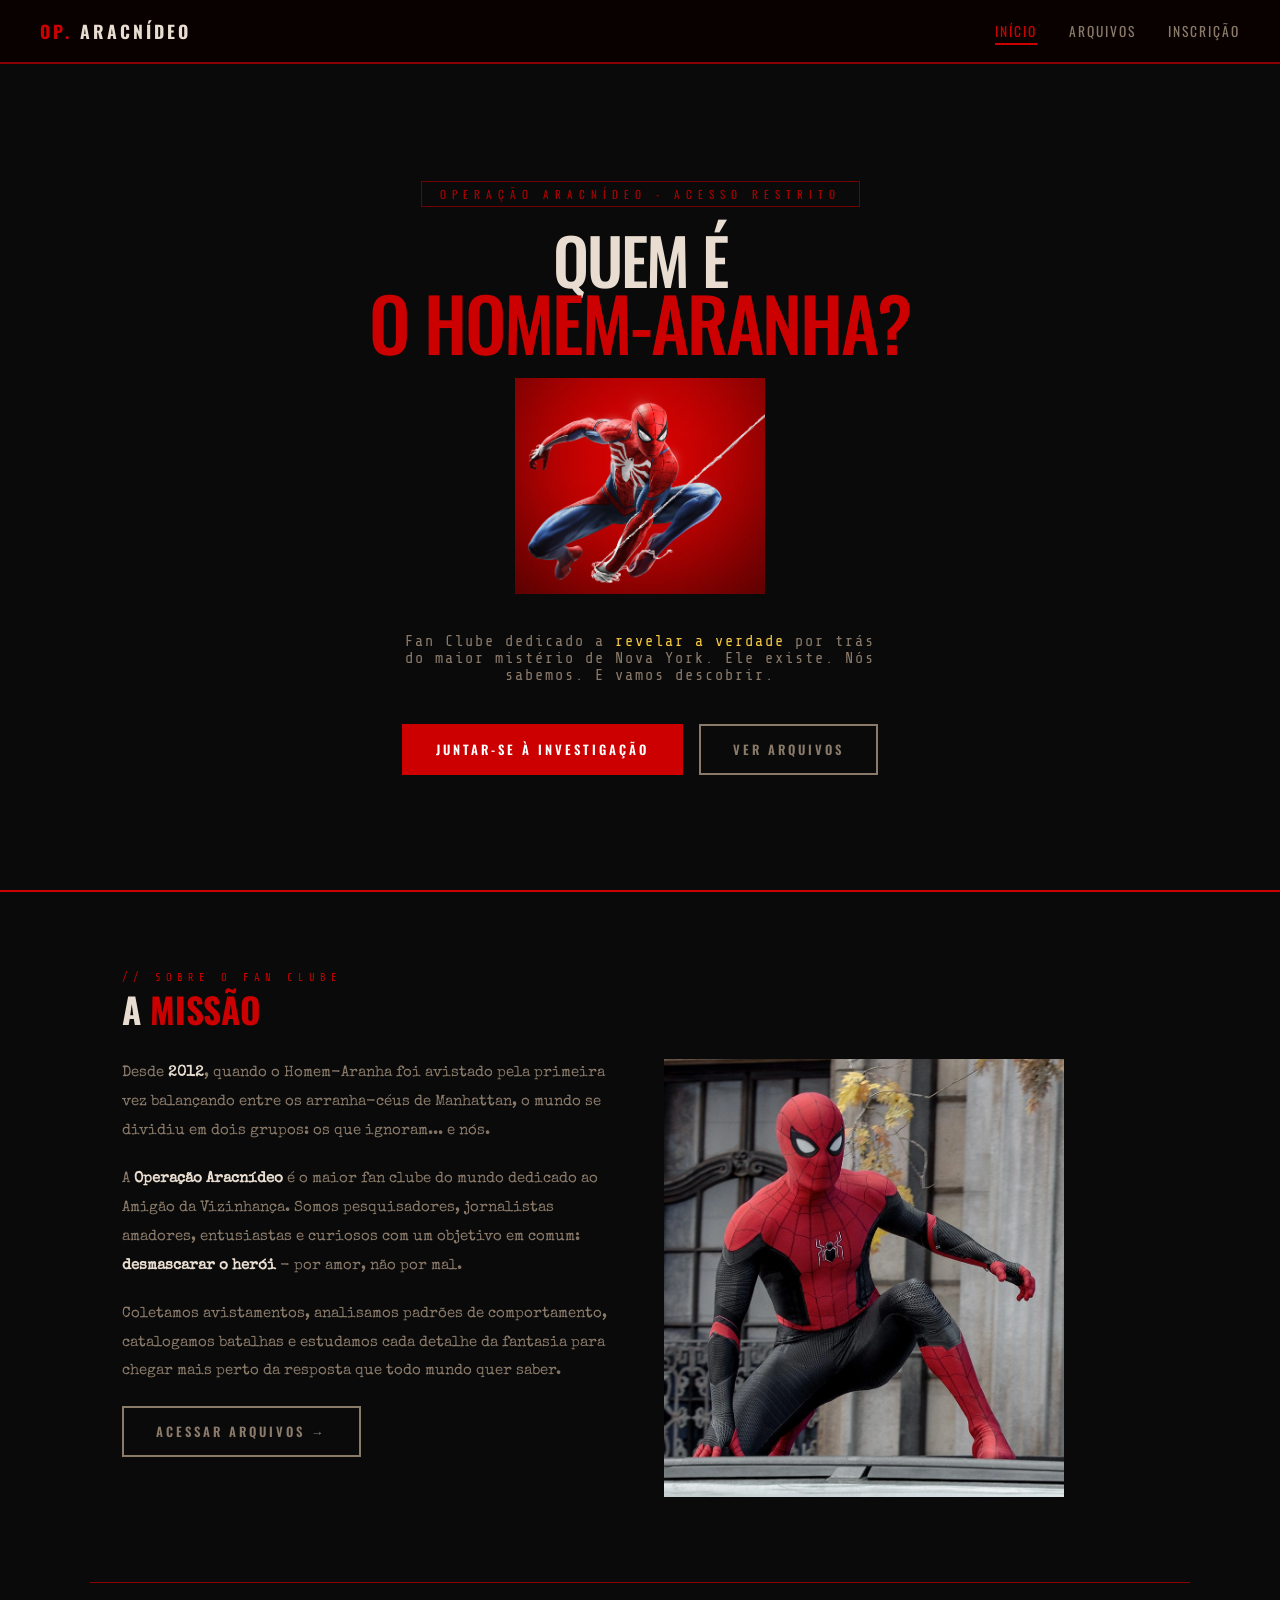
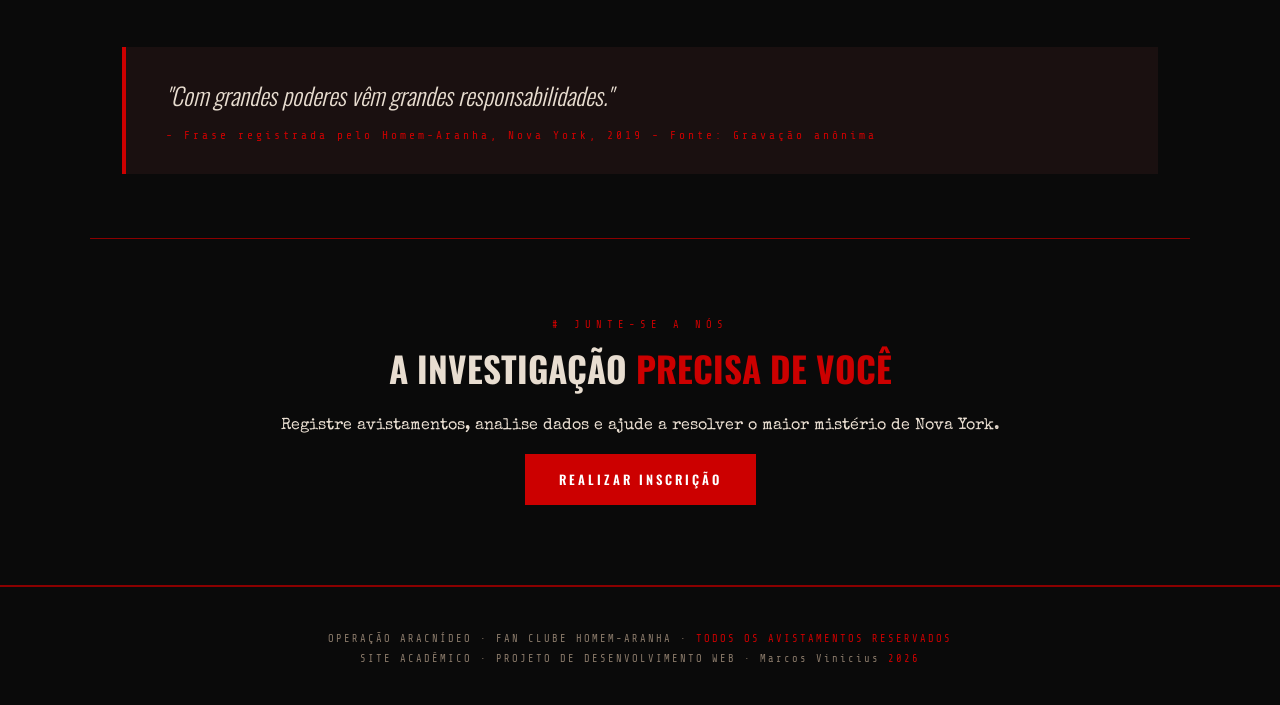
==== commit c6b6067b: "fix: fixed the year on the footer" ====
--- a/index.html
+++ b/index.html
@@ -5,9 +5,8 @@
     <meta charset="UTF-8">
     <meta name="viewport" content="width=device-width, initial-scale=1.0">
     <link rel="preconnect" href="https://fonts.googleapis.com">
-     <link
-        href="https://fonts.googleapis.com/css2?family=Special+Elite&family=Oswald:wght@300;400;600;700&family=Share+Tech+Mono&display=swap"
-        rel="stylesheet">
+    <link rel="stylesheet" href="https://fonts.googleapis.com/css2?family=Special+Elite&family=Oswald:wght@300;400;600;700&family=Share+Tech+Mono&display=swap">
+    <link rel="icon" href="img/icons8-spider-man-new-120.png" type="image/x-icon">
     <link rel="stylesheet" href="styles.css">
     <title>OP. Aracnideo - Home</title>
 </head>
@@ -31,7 +30,7 @@
             <em>o Homem-Aranha?</em>
         </h1>
 
-        <img src="/img/spider-man2.png" alt="Avistamento Homem-Aranha">
+        <img src="img/spider-man2.png" alt="Avistamento Homem-Aranha">
 
         <p class="hero-sub">
             Fan Clube dedicado a <span>revelar a verdade</span> por trás do maior mistério de Nova York.
@@ -66,7 +65,7 @@
                 <a href="conteudo.html" class="btn btn-outline">Acessar Arquivos →</a>
             </div>
             <div class="about-image">
-                <img src="/img/spider-man1.webp" alt="">
+                <img src="img/spider-man1.webp" alt="">
             </div>
 
         </div>
@@ -97,7 +96,7 @@
 
     <footer>
         <p>OPERAÇÃO ARACNÍDEO · FAN CLUBE HOMEM-ARANHA · <span>TODOS OS AVISTAMENTOS RESERVADOS</span></p>
-        <p style="margin-top:0.5rem;">SITE ACADÊMICO · PROJETO DE DESENVOLVIMENTO WEB · Marcos Vinicius <span>2025</span></p>
+        <p style="margin-top:0.5rem;">SITE ACADÊMICO · PROJETO DE DESENVOLVIMENTO WEB · Marcos Vinicius <span>2026</span></p>
     </footer>
 
 </body>
--- a/styles.css
+++ b/styles.css
@@ -1,88 +1,95 @@
 :root {
-    --vermelho: #cc0000;
-    --vermelho-escuro: #8b0000;
-    --vermelho-brilho: #ff2020;
-    --fundo: #0a0a0a;
-    --fundo-card: #1a1010;
-    --papel: #1c1410;
-    --texto: #e8ddd0;
-    --texto-fraco: #8a7a6a;
-    --amarelo: #f5c842;
+  --vermelho: #cc0000;
+  --vermelho-escuro: #8b0000;
+  --vermelho-brilho: #ff2020;
+  --fundo: #0a0a0a;
+  --fundo-card: #1a1010;
+  --papel: #1c1410;
+  --texto: #e8ddd0;
+  --texto-fraco: #8a7a6a;
+  --amarelo: #f5c842;
 }
 
 * {
-    margin: 0;
-    padding: 0;
-    box-sizing: border-box;
+  margin: 0;
+  padding: 0;
+  box-sizing: border-box;
 }
 
 body {
-    background-color: var(--fundo);
-    color: var(--texto);
-    font-family: 'Special Elite', cursive;
-    min-height: 100vh;
-    overflow-x: hidden;
+  background-color: var(--fundo);
+  color: var(--texto);
+  font-family: 'Special Elite', cursive;
+  min-height: 100vh;
+  overflow-x: hidden;
+}
+
+main {
+  position: relative;
+  z-index: 1;
+  max-width: 1100px;
+  margin: 0 auto;
+  padding: 3rem 2rem 5rem;
 }
 
 /* Estilização do separador */
 .separador {
-    height: 1px;
-    background: var(--vermelho-escuro);
-    max-width: 1100px;
-    margin: 0 auto;
-    position: relative;
-    z-index: 1;
-}
-
+  height: 1px;
+  background: var(--vermelho-escuro);
+  max-width: 1100px;
+  margin: 0 auto;
+  position: relative;
+  z-index: 1;
+}
 
 /* Estilização da Nav */
 nav {
-    position: sticky;
-    top: 0;
-    z-index: 100;
-    background: rgba(10, 0, 0, 0.95);
-    border-bottom: 2px solid var(--vermelho-escuro);
-    display: flex;
-    align-items: center;
-    justify-content: space-between;
-    padding: 0 2.5rem;
-    height: 64px;
+  position: sticky;
+  top: 0;
+  z-index: 100;
+  background: rgba(10, 0, 0, 0.95);
+  border-bottom: 2px solid var(--vermelho-escuro);
+  display: flex;
+  align-items: center;
+  justify-content: space-between;
+  padding: 0 2.5rem;
+  height: 64px;
 }
 
 .nav-logo {
-    font-family: 'Oswald', sans-serif;
-    font-weight: 700;
-    font-size: 1.1rem;
-    color: var(--vermelho);
-    letter-spacing: 3px;
-    text-transform: uppercase;
+  font-family: 'Oswald', sans-serif;
+  font-weight: 700;
+  font-size: 1.1rem;
+  color: var(--vermelho);
+  letter-spacing: 3px;
+  text-transform: uppercase;
 }
 
 .nav-logo span {
-    color: var(--texto);
+  color: var(--texto);
 }
 
 nav ul {
-    list-style: none;
-    display: flex;
-    gap: 2rem;
+  list-style: none;
+  display: flex;
+  gap: 2rem;
 }
 
 nav a {
-    font-family: 'Oswald', sans-serif;
-    font-size: 0.85rem;
-    letter-spacing: 2px;
-    text-transform: uppercase;
-    color: var(--texto-fraco);
-    text-decoration: none;
-    border-bottom: 2px solid transparent;
-    padding-bottom: 2px;
+  font-family: 'Oswald', sans-serif;
+  font-size: 0.85rem;
+  letter-spacing: 2px;
+  text-transform: uppercase;
+  color: var(--texto-fraco);
+  text-decoration: none;
+  border-bottom: 2px solid transparent;
+  padding-bottom: 2px;
 }
 
 nav a:hover,
 nav a.active {
-    color: var(--vermelho);
-    border-color: var(--vermelho);
+  color: var(--vermelho);
+  border-color: var(--vermelho);
 }
 
 /* Estilização do footer */
@@ -106,195 +113,198 @@
   color: var(--vermelho);
 }
 
+/* Estilização dos botões */
+.btn {
+  font-family: 'Oswald', sans-serif;
+  font-size: 0.8rem;
+  font-weight: 600;
+  letter-spacing: 3px;
+  text-transform: uppercase;
+  text-decoration: none;
+  padding: 14px 32px;
+  border: 2px solid;
+  cursor: pointer;
+  display: inline-block;
+}
+
+.btn-primary {
+  background: var(--vermelho);
+  border-color: var(--vermelho);
+  color: #fff;
+}
+
+.btn-primary:hover {
+  background: var(--vermelho-brilho);
+  border-color: var(--vermelho-brilho);
+}
+
+.btn-outline {
+  background: transparent;
+  border-color: var(--texto-fraco);
+  color: var(--texto-fraco);
+}
+
+.btn-outline:hover {
+  border-color: var(--texto);
+  color: var(--texto);
+}
+
+/* Estilização do section */
+section {
+  position: relative;
+  z-index: 1;
+  max-width: 1100px;
+  margin: 0 auto;
+  padding: 5rem 2rem;
+}
+
+.section-label {
+  font-family: 'Share Tech Mono', monospace;
+  font-size: 0.65rem;
+  letter-spacing: 5px;
+  color: var(--vermelho);
+  text-transform: uppercase;
+  margin-bottom: 0.5rem;
+}
+
+.section-title {
+  font-family: 'Oswald', sans-serif;
+  font-size: 2.2rem;
+  font-weight: 700;
+  text-transform: uppercase;
+  color: var(--texto);
+  margin-bottom: 2rem;
+  line-height: 1;
+}
+
+.section-title span {
+  color: var(--vermelho);
+}
+
+/* ----------------------------------INDEX */
 /* Estilização da parte principal */
 .hero {
-    position: relative;
-    z-index: 1;
-    min-height: 92vh;
-    display: flex;
-    flex-direction: column;
-    align-items: center;
-    justify-content: center;
-    text-align: center;
-    padding: 4rem 2rem;
-    overflow: hidden;
+  position: relative;
+  z-index: 1;
+  min-height: 92vh;
+  display: flex;
+  flex-direction: column;
+  align-items: center;
+  justify-content: center;
+  text-align: center;
+  padding: 4rem 2rem;
+  overflow: hidden;
 }
 
 .hero img {
-    width: 250px;
-    margin-top: 15px;
-    margin-bottom: 15px;
+  width: 250px;
+  margin-top: 15px;
+  margin-bottom: 15px;
 }
 
 .hero::after {
-    content: '';
-    position: absolute;
-    bottom: 0;
-    left: 0;
-    right: 0;
-    height: 2px;
-    background: var(--vermelho);
+  content: '';
+  position: absolute;
+  bottom: 0;
+  left: 0;
+  right: 0;
+  height: 2px;
+  background: var(--vermelho);
 }
 
 .hero h1 {
-    font-family: 'Oswald', sans-serif;
-    font-size: 4rem;
-    font-weight: 500;
-    line-height: 0.9;
-    text-transform: uppercase;
-    color: var(--texto);
-    letter-spacing: -2px;
-    margin-bottom: 0.5rem;
+  font-family: 'Oswald', sans-serif;
+  font-size: 4rem;
+  font-weight: 500;
+  line-height: 0.9;
+  text-transform: uppercase;
+  color: var(--texto);
+  letter-spacing: -2px;
+  margin-bottom: 0.5rem;
 }
 
 .hero h1 em {
-    color: var(--vermelho);
-    font-style: normal;
-    display: block;
-    font-size: 1.15em;
+  color: var(--vermelho);
+  font-style: normal;
+  display: block;
+  font-size: 1.15em;
 }
 
 .hero-sub {
-    font-family: 'Share Tech Mono', monospace;
-    font-size: 0.95rem;
-    color: var(--texto-fraco);
-    letter-spacing: 2px;
-    margin: 1.5rem 0 2.5rem;
-    max-width: 480px;
+  font-family: 'Share Tech Mono', monospace;
+  font-size: 0.95rem;
+  color: var(--texto-fraco);
+  letter-spacing: 2px;
+  margin: 1.5rem 0 2.5rem;
+  max-width: 480px;
 }
 
 .hero-sub span {
-    color: var(--amarelo);
+  color: var(--amarelo);
 }
 
 .classified-stamp {
-    font-family: 'Oswald', sans-serif;
-    font-size: 0.7rem;
-    letter-spacing: 6px;
-    color: var(--vermelho);
-    text-transform: uppercase;
-    border: 1px solid var(--vermelho-escuro);
-    padding: 4px 18px;
-    margin-bottom: 1.5rem;
-    display: inline-block;
-    opacity: 0.8;
+  font-family: 'Oswald', sans-serif;
+  font-size: 0.7rem;
+  letter-spacing: 6px;
+  color: var(--vermelho);
+  text-transform: uppercase;
+  border: 1px solid var(--vermelho-escuro);
+  padding: 4px 18px;
+  margin-bottom: 1.5rem;
+  display: inline-block;
+  opacity: 0.8;
 }
 
 /* Estilização das chamadas para inscrição */
 .cta-group {
-    display: flex;
-    gap: 1rem;
-    flex-wrap: wrap;
-    justify-content: center;
-}
-
-.cta-final{
-    text-align: center;
-}
-
-.cta-final p{
-    margin-bottom: 20px;
-}
-
-/* Estilização dos botões */
-.btn {
-    font-family: 'Oswald', sans-serif;
-    font-size: 0.8rem;
-    font-weight: 600;
-    letter-spacing: 3px;
-    text-transform: uppercase;
-    text-decoration: none;
-    padding: 14px 32px;
-    border: 2px solid;
-    cursor: pointer;
-    display: inline-block;
-}
-
-.btn-primary {
-    background: var(--vermelho);
-    border-color: var(--vermelho);
-    color: #fff;
-}
-
-.btn-primary:hover {
-    background: var(--vermelho-brilho);
-    border-color: var(--vermelho-brilho);
-}
-
-.btn-outline {
-    background: transparent;
-    border-color: var(--texto-fraco);
-    color: var(--texto-fraco);
-}
-
-.btn-outline:hover {
-    border-color: var(--texto);
-    color: var(--texto);
-}
-
-/* Estilização do section */
-section {
-    position: relative;
-    z-index: 1;
-    max-width: 1100px;
-    margin: 0 auto;
-    padding: 5rem 2rem;
-}
-
-.section-label {
-    font-family: 'Share Tech Mono', monospace;
-    font-size: 0.65rem;
-    letter-spacing: 5px;
-    color: var(--vermelho);
-    text-transform: uppercase;
-    margin-bottom: 0.5rem;
-}
-
-.section-title {
-    font-family: 'Oswald', sans-serif;
-    font-size: 2.2rem;
-    font-weight: 700;
-    text-transform: uppercase;
-    color: var(--texto);
-    margin-bottom: 2rem;
-    line-height: 1;
-}
-
-.section-title span {
-    color: var(--vermelho);
-}
+  display: flex;
+  gap: 1rem;
+  flex-wrap: wrap;
+  justify-content: center;
+}
+
+.cta-final {
+  text-align: center;
+}
+
+.cta-final p {
+  margin-bottom: 20px;
+}
+
+
 
 /* Estilização da parte de Sobre */
 .about-grid {
-    display: grid;
-    grid-template-columns: 1fr 1fr;
-    gap: 3rem;
-    align-items: start;
+  display: grid;
+  grid-template-columns: 1fr 1fr;
+  gap: 3rem;
+  align-items: start;
 }
 
 .about-text p {
-    color: var(--texto-fraco);
-    line-height: 1.9;
-    margin-bottom: 1.2rem;
-    font-size: 0.95rem;
+  color: var(--texto-fraco);
+  line-height: 1.9;
+  margin-bottom: 1.2rem;
+  font-size: 0.95rem;
 }
 
 .about-text p strong {
-    color: var(--texto);
+  color: var(--texto);
 }
 
 .about-image img {
-    width: 400px;
+  width: 400px;
 }
 
 
 /* Estilização da citação */
 .quote {
-    position: relative;
-    z-index: 1;
-    max-width: 1100px;
-    margin: 0 auto;
-    padding: 0 2rem
+  position: relative;
+  z-index: 1;
+  max-width: 1100px;
+  margin: 0 auto;
+  padding: 0 2rem
 }
 
 .quote-block {
@@ -322,3 +332,423 @@
   letter-spacing: 3px;
   font-style: normal;
 }
+
+
+/* ----------------------------------CONTEUDO*/
+/* Estilização do header */
+.page-header {
+  position: relative;
+  z-index: 1;
+  border-bottom: 1px solid #1a0a0a;
+  padding: 4rem 2rem 3rem;
+  max-width: 1100px;
+  margin: 0 auto;
+}
+
+.breadcrumb {
+  font-family: 'Share Tech Mono', monospace;
+  font-size: 0.65rem;
+  letter-spacing: 3px;
+  color: var(--texto-fraco);
+  text-transform: uppercase;
+  margin-bottom: 1rem;
+}
+
+.breadcrumb a {
+  color: var(--vermelho);
+  text-decoration: none;
+}
+
+.page-header h1 {
+  font-family: 'Oswald', sans-serif;
+  font-weight: 700;
+  font-size: 3.5rem;
+  text-transform: uppercase;
+  line-height: 0.95;
+}
+
+.page-header h1 span {
+  color: var(--vermelho);
+}
+
+.page-header p {
+  margin-top: 1rem;
+  color: var(--texto-fraco);
+  font-size: 0.9rem;
+  line-height: 1.8;
+  max-width: 580px;
+}
+
+/* Estilização dos cards */
+.info-grid {
+  display: grid;
+  grid-template-columns: repeat(3, 1fr);
+  gap: 1.5rem;
+  margin: 3rem 0;
+}
+
+.info-box {
+  background: var(--fundo-card);
+  border: 1px solid #1a0a0a;
+  border-top: 3px solid var(--vermelho);
+  padding: 1.5rem;
+}
+
+.info-box .num {
+  font-family: 'Oswald', sans-serif;
+  font-size: 2.5rem;
+  font-weight: 700;
+  color: var(--vermelho);
+  line-height: 1;
+}
+
+.info-box .label {
+  font-family: 'Share Tech Mono', monospace;
+  font-size: 0.65rem;
+  letter-spacing: 2px;
+  color: var(--texto-fraco);
+  text-transform: uppercase;
+  margin-top: 0.4rem;
+}
+
+/* Estilização da tabela */
+.table-wrapper {
+  overflow-x: auto;
+}
+
+table {
+  width: 100%;
+  border-collapse: collapse;
+  font-size: 0.82rem;
+}
+
+table caption {
+  font-family: 'Share Tech Mono', monospace;
+  font-size: 0.62rem;
+  letter-spacing: 2px;
+  color: var(--texto-fraco);
+  text-align: left;
+  padding: 0 0 0.6rem;
+  text-transform: uppercase;
+}
+
+thead tr {
+  background: var(--vermelho-escuro);
+}
+
+thead th {
+  font-family: 'Oswald', sans-serif;
+  font-size: 0.72rem;
+  letter-spacing: 2px;
+  text-transform: uppercase;
+  font-weight: 600;
+  color: #fff;
+  padding: 14px 16px;
+  text-align: left;
+  white-space: nowrap;
+}
+
+tbody tr {
+  border-bottom: 1px solid #1e0e0e;
+}
+
+tbody tr:hover {
+  background: var(--fundo-card);
+}
+
+tbody tr:nth-child(even) {
+  background: #0e0808;
+}
+
+tbody td {
+  padding: 12px 16px;
+  color: var(--texto-fraco);
+  vertical-align: top;
+  line-height: 1.5;
+}
+
+tbody td:first-child {
+  color: var(--amarelo);
+  font-family: 'Share Tech Mono', monospace;
+  font-size: 0.72rem;
+  white-space: nowrap;
+}
+
+tbody td strong {
+  color: var(--texto);
+}
+
+.badge {
+  display: inline-block;
+  font-family: 'Share Tech Mono', monospace;
+  font-size: 0.6rem;
+  letter-spacing: 1px;
+  padding: 2px 8px;
+  border: 1px solid;
+  text-transform: uppercase;
+  white-space: nowrap;
+}
+
+.badge-red {
+  color: var(--vermelho);
+  border-color: var(--vermelho-escuro);
+}
+
+.badge-green {
+  color: #5c9e5c;
+  border-color: #2a4a2a;
+}
+
+.badge-yellow {
+  color: var(--amarelo);
+  border-color: #5a4a10;
+}
+
+.badge-blue {
+  color: #4a8acc;
+  border-color: #1a3a5a;
+}
+
+.badge-gray {
+  color: var(--texto-fraco);
+  border-color: #2a2a2a;
+}
+
+.gallery-grid {
+  display: grid;
+  grid-template-columns: repeat(3, 1fr);
+  gap: 20px;
+  align-items: center;
+}
+
+.gallery-grid img {
+  width: 100%;
+  height: auto;
+  object-fit: cover;
+  display: block;
+}
+
+/* ----------------------------------INSCRIÇÃO*/
+/* Estilização do formulario */
+form {
+  display: flex;
+  flex-direction: column;
+  gap: 2rem;
+}
+
+fieldset {
+  border: 1px solid #2a1a1a;
+  padding: 1.8rem;
+  position: relative;
+}
+
+legend {
+  font-family: 'Oswald', sans-serif;
+  font-size: 0.72rem;
+  font-weight: 600;
+  letter-spacing: 4px;
+  text-transform: uppercase;
+  color: var(--vermelho);
+  background: var(--fundo);
+  padding: 0 10px;
+  margin-left: -4px;
+}
+
+.form-grid {
+  display: grid;
+  grid-template-columns: 1fr 1fr;
+  gap: 1.4rem;
+}
+
+.form-group {
+  display: flex;
+  flex-direction: column;
+  gap: 6px;
+}
+
+.form-group.full {
+  grid-column: 1 / -1;
+}
+
+label {
+  font-family: 'Share Tech Mono', monospace;
+  font-size: 0.65rem;
+  letter-spacing: 3px;
+  color: var(--texto-fraco);
+  text-transform: uppercase;
+}
+
+/* Estilização inputs */
+input[type="text"],
+input[type="email"],
+input[type="tel"],
+input[type="date"],
+select,
+textarea {
+  background: var(--fundo);
+  border: 1px solid #2a1a1a;
+  border-bottom: 2px solid #2a1a1a;
+  color: var(--texto);
+  font-family: 'Share Tech Mono', monospace;
+  font-size: 0.82rem;
+  padding: 12px 14px;
+  width: 100%;
+  outline: none;
+  appearance: none;
+  -webkit-appearance: none;
+}
+
+input[type="date"] {
+  color-scheme: dark;
+}
+
+input:focus,
+select:focus,
+textarea:focus {
+  border-color: var(--vermelho-escuro);
+  border-bottom-color: var(--vermelho);
+  background: var(--fundo-card);
+}
+
+input::placeholder,
+textarea::placeholder {
+  color: #3a2a2a;
+}
+
+textarea {
+  resize: vertical;
+  min-height: 90px;
+}
+
+.radio-group {
+  display: flex;
+  gap: 1rem;
+  flex-wrap: wrap;
+  margin-top: 4px;
+}
+
+.radio-label {
+  display: flex;
+  align-items: center;
+  gap: 8px;
+  font-family: 'Share Tech Mono', monospace;
+  font-size: 0.75rem;
+  letter-spacing: 1px;
+  color: var(--texto-fraco);
+  cursor: pointer;
+  text-transform: uppercase;
+}
+
+.radio-label:hover {
+  color: var(--texto);
+}
+
+input[type="radio"] {
+  width: 16px;
+  height: 16px;
+  appearance: none;
+  -webkit-appearance: none;
+  border: 2px solid #2a1a1a;
+  border-radius: 50%;
+  background: var(--fundo);
+  cursor: pointer;
+  position: relative;
+  flex-shrink: 0;
+}
+
+input[type="radio"]:checked {
+  border-color: var(--vermelho);
+}
+
+input[type="radio"]:checked::after {
+  content: '';
+  position: absolute;
+  top: 3px;
+  left: 3px;
+  right: 3px;
+  bottom: 3px;
+  background: var(--vermelho);
+  border-radius: 50%;
+}
+
+
+/* Estilização do checkbox de confirmação */
+.checkbox-wrapper {
+  display: flex;
+  align-items: flex-start;
+  gap: 12px;
+  background: var(--papel);
+  border: 1px solid #2a1a1a;
+  border-left: 4px solid var(--vermelho-escuro);
+  padding: 1.2rem 1.4rem;
+  cursor: pointer;
+}
+
+.checkbox-wrapper:hover {
+  border-left-color: var(--vermelho);
+}
+
+/* Checkbox customizado */
+input[type="checkbox"] {
+  width: 20px;
+  height: 20px;
+  flex-shrink: 0;
+  appearance: none;
+  -webkit-appearance: none;
+  border: 2px solid #2a1a1a;
+  background: var(--fundo);
+  cursor: pointer;
+  position: relative;
+  margin-top: 2px;
+}
+
+input[type="checkbox"]:checked {
+  background: var(--vermelho);
+  border-color: var(--vermelho);
+}
+
+input[type="checkbox"]:checked::after {
+  content: '✓';
+  position: absolute;
+  top: 50%;
+  left: 50%;
+  transform: translate(-50%, -50%);
+  color: #fff;
+  font-size: 13px;
+  font-weight: bold;
+}
+
+.checkbox-text {
+  font-family: 'Special Elite', cursive;
+  font-size: 0.88rem;
+  color: var(--texto);
+  line-height: 1.6;
+  cursor: pointer;
+}
+
+.checkbox-text em {
+  color: var(--texto-fraco);
+  font-style: normal;
+  font-size: 0.78rem;
+  display: block;
+  margin-top: 4px;
+}
+
+/* Estilização do botão do form */
+.btn-group {
+  display: flex;
+  gap: 1rem;
+  flex-wrap: wrap;
+  justify-content: flex-end;
+}
+
+.btn-reset {
+  background: transparent;
+  border-color: #2a1a1a;
+  color: var(--texto-fraco);
+}
+
+.btn-reset:hover {
+  border-color: var(--texto-fraco);
+  color: var(--texto);
+}
